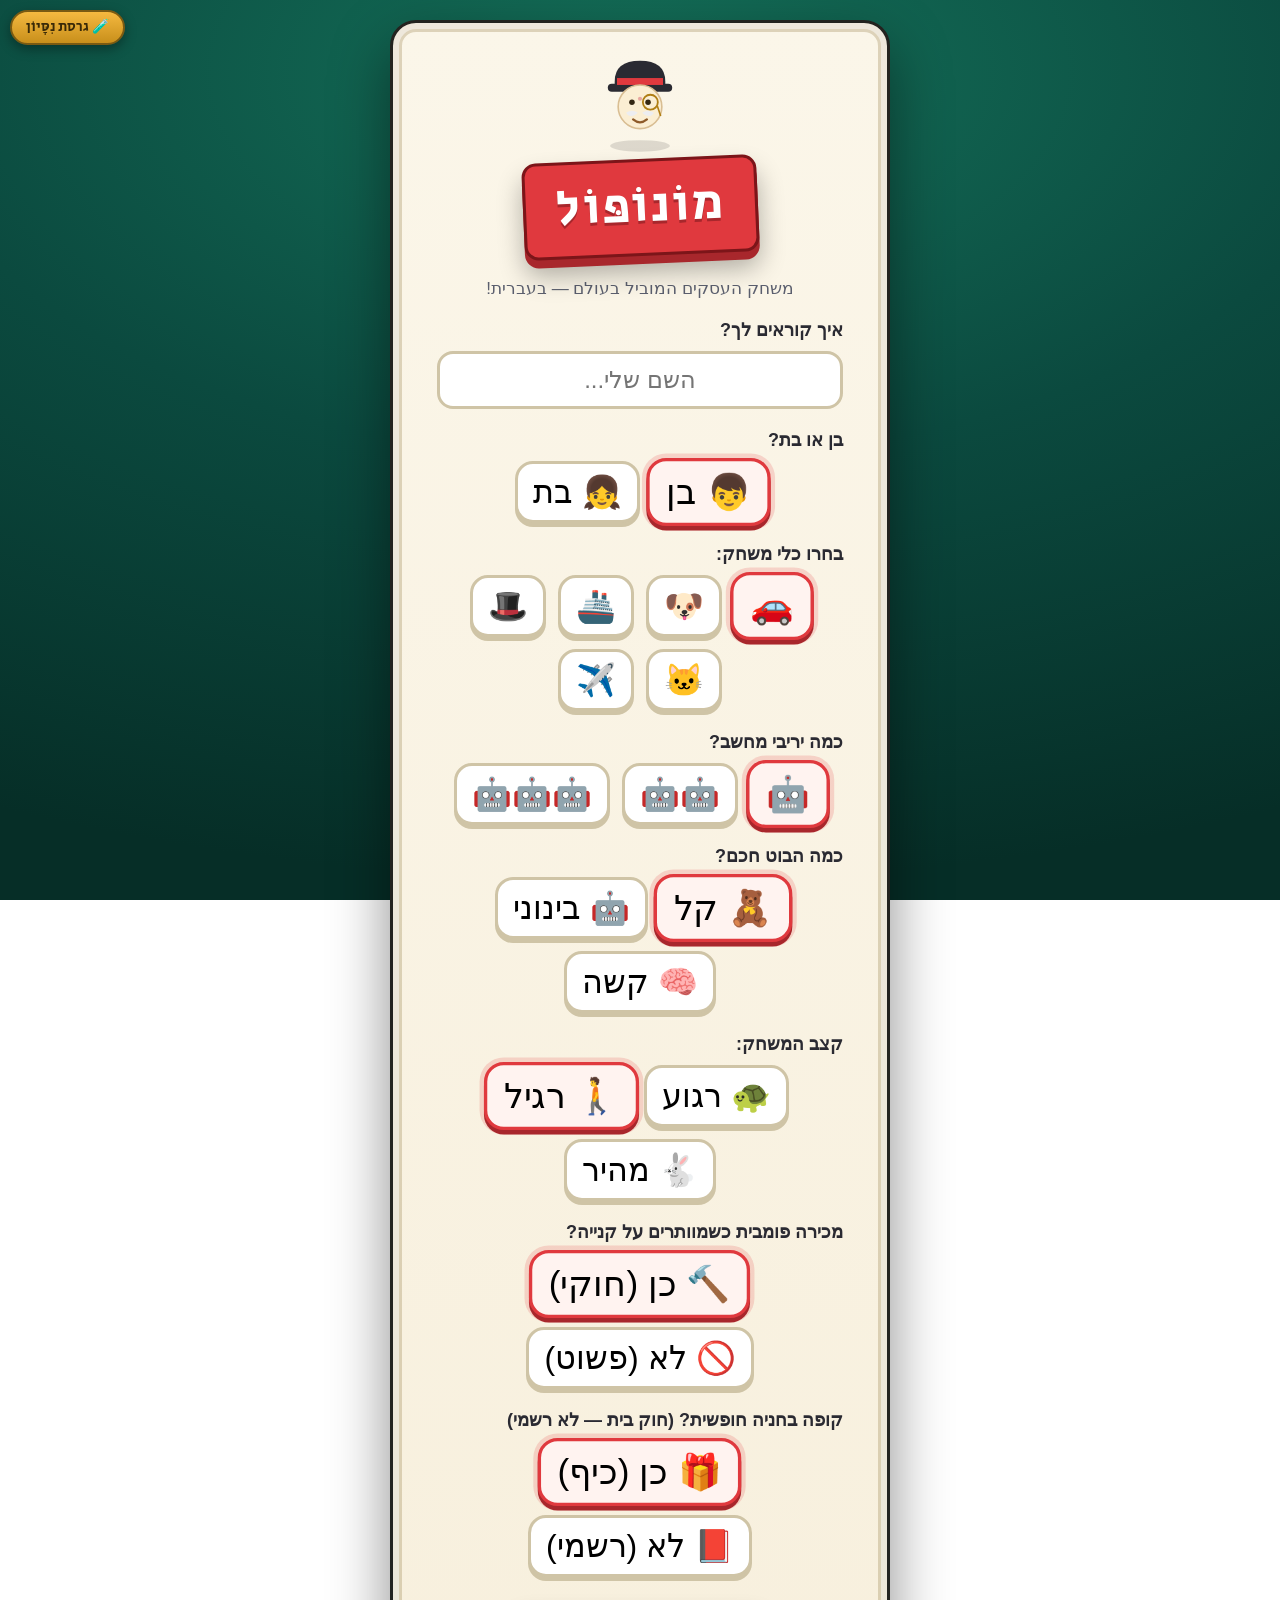
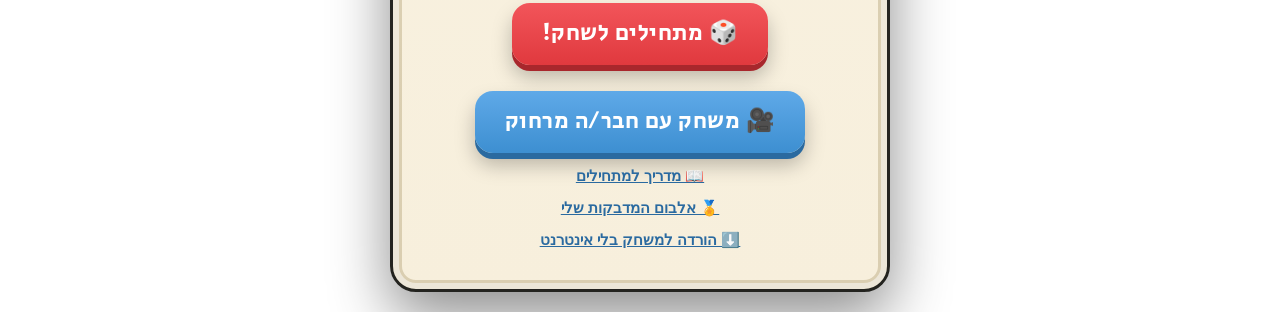
==== beta/index.html @ 9958c696 "beta: קוד חזרה ברור + הסבר למה צריך אותו - הקוד שהאורח שולח בחזרה הוא עכשיו קוד קצר להעתקה (לא 'קישו" ====
<!DOCTYPE html>
<html lang="he" dir="rtl">
<head>
  <meta charset="UTF-8">
  <meta name="viewport" content="width=device-width, initial-scale=1.0">
  <title>מונופול בעברית 🎩</title>
  <link rel="icon" href="data:image/svg+xml,<svg xmlns=%22http://www.w3.org/2000/svg%22 viewBox=%220 0 100 100%22><text y=%22.9em%22 font-size=%2290%22>🎩</text></svg>">
  <link rel="stylesheet" href="css/style.css?v=b8">
</head>
<body>

  <div id="beta-badge">🧪 גרסת נִסָּיוֹן</div>

  <!-- מסך פתיחה -->
  <div id="setup-screen">
    <div class="setup-card">
      <div class="setup-mascot" id="setup-mascot"></div>
      <div class="logo-plate"><h1 class="logo">מוֹנוֹפּוֹל</h1></div>
      <p class="subtitle">משחק העסקים המוביל בעולם — בעברית!</p>

      <label class="setup-label" for="player-name">איך קוראים לך?</label>
      <input id="player-name" type="text" maxlength="12" placeholder="השם שלי...">

      <label class="setup-label">בן או בת?</label>
      <div id="gender-picker" class="opponent-picker">
        <button class="opt-btn selected" data-g="m">👦 בן</button>
        <button class="opt-btn" data-g="f">👧 בת</button>
      </div>

      <label class="setup-label">בחרו כלי משחק:</label>
      <div id="token-picker" class="token-picker"></div>

      <label class="setup-label">כמה יריבי מחשב?</label>
      <div id="opponent-picker" class="opponent-picker">
        <button class="opt-btn selected" data-n="1">🤖</button>
        <button class="opt-btn" data-n="2">🤖🤖</button>
        <button class="opt-btn" data-n="3">🤖🤖🤖</button>
      </div>

      <label class="setup-label">כמה הבוט חכם?</label>
      <div id="difficulty-picker" class="opponent-picker">
        <button class="opt-btn selected" data-diff="easy">🧸 קל</button>
        <button class="opt-btn" data-diff="medium">🤖 בינוני</button>
        <button class="opt-btn" data-diff="hard">🧠 קשה</button>
      </div>

      <label class="setup-label">קצב המשחק:</label>
      <div id="speed-picker" class="opponent-picker">
        <button class="opt-btn" data-speed="slow">🐢 רגוע</button>
        <button class="opt-btn selected" data-speed="normal">🚶 רגיל</button>
        <button class="opt-btn" data-speed="fast">🐇 מהיר</button>
      </div>

      <label class="setup-label">מכירה פומבית כשמוותרים על קנייה?</label>
      <div id="auction-picker" class="opponent-picker">
        <button class="opt-btn selected" data-auc="on">🔨 כן (חוקי)</button>
        <button class="opt-btn" data-auc="off">🚫 לא (פשוט)</button>
      </div>

      <label class="setup-label">קופה בחניה חופשית? (חוק בית — לא רשמי)</label>
      <div id="pot-picker" class="opponent-picker">
        <button class="opt-btn selected" data-pot="on">🎁 כן (כיף)</button>
        <button class="opt-btn" data-pot="off">📕 לא (רשמי)</button>
      </div>

      <button id="start-btn" class="big-btn">🎲 מתחילים לשחק!</button>
      <button id="remote-btn" class="big-btn blue">🎥 משחק עם חבר/ה מרחוק</button>
      <button id="tutorial-btn" class="link-btn">📖 מדריך למתחילים</button>
      <button id="album-btn" class="link-btn">🏅 אלבום המדבקות שלי</button>
      <button id="download-btn" class="link-btn">⬇️ הורדה למשחק בלי אינטרנט</button>
    </div>
  </div>

  <!-- מסך המשחק -->
  <div id="game-screen" class="hidden">
    <div id="board-wrap">
      <div id="board">
        <div id="board-center">
          <div class="center-stripe"><span>מוֹנוֹפּוֹל</span></div>
          <div class="center-mascot" id="center-mascot"></div>
          <div id="pot-display" class="hidden"></div>
          <div id="turn-banner"></div>
          <div id="dice-area">
            <div class="die3d-scene"><div class="die3d" id="die1"></div></div>
            <div class="die3d-scene"><div class="die3d" id="die2"></div></div>
          </div>
          <div id="action-buttons">
            <button id="roll-btn" class="big-btn">🎲 הטלת קוביות</button>
            <button id="end-turn-btn" class="big-btn green">✅ סיום תור</button>
            <div class="row">
              <button id="manage-btn" class="mid-btn">🏠 העסקים שלי</button>
              <button id="trade-btn" class="mid-btn">🤝 הצעת עסקה</button>
            </div>
          </div>
        </div>
        <div id="token-layer"></div>
      </div>
    </div>

    <aside id="side-panel">
      <div class="side-top">
        <button id="sound-btn" class="icon-btn" title="הקראה קולית">🔊</button>
        <button id="music-btn" class="icon-btn" title="מוזיקת רקע">🎵</button>
        <button id="speed-btn" class="icon-btn" title="קצב המשחק">🚶</button>
        <button id="restart-btn" class="icon-btn" title="איפוס משחק">🔄</button>
      </div>
      <div id="cards-panel"></div>
      <div id="log"></div>
    </aside>
  </div>

  <!-- שכבות: כרזות, קלף נשלף, דיאלוגים, מטבעות, קונפטי, טוסטים -->
  <div id="banner-root"></div>
  <div id="card-root" class="hidden"></div>
  <div id="dialog-root" class="hidden"></div>
  <div id="fx-layer"></div>
  <canvas id="confetti"></canvas>
  <div id="toast-root"></div>

  <script src="audio/manifest.js?v=b8" onerror="/* אין קריינות — נסיגה לקול הדפדפן */"></script>
  <script src="js/data.js?v=b8"></script>
  <script src="js/engine.js?v=b8"></script>
  <script src="js/ai.js?v=b8"></script>
  <script src="js/ui.js?v=b8"></script>
  <script src="js/remote.js?v=b8"></script>
  <script src="js/main.js?v=b8"></script>
</body>
</html>
---- beta/css/style.css ----
/* ==========================================================================
   מונופול בעברית — "שולחן משחק אמיתי"
   לוח שמנת על לבד ירוק כהה, אריחי קרמיקה, כלים מדלגים וקוביות תלת-ממד.
   ========================================================================== */

* { box-sizing: border-box; margin: 0; padding: 0; }

/* גופנים באחסון עצמי — המשחק עובד גם בלי אינטרנט */
@font-face {
  font-family: 'Secular One';
  font-style: normal;
  font-weight: 400;
  font-display: swap;
  src: url('../fonts/secular-one-hebrew.woff2') format('woff2');
  unicode-range: U+0307-0308, U+0590-05FF, U+200C-2010, U+20AA, U+25CC, U+FB1D-FB4F;
}
@font-face {
  font-family: 'Secular One';
  font-style: normal;
  font-weight: 400;
  font-display: swap;
  src: url('../fonts/secular-one-latin.woff2') format('woff2');
  unicode-range: U+0000-00FF, U+0131, U+0152-0153, U+2000-206F, U+20AC, U+2122, U+FEFF, U+FFFD;
}
@font-face {
  font-family: 'Varela Round';
  font-style: normal;
  font-weight: 400;
  font-display: swap;
  src: url('../fonts/varela-round-hebrew.woff2') format('woff2');
  unicode-range: U+0307-0308, U+0590-05FF, U+200C-2010, U+20AA, U+25CC, U+FB1D-FB4F;
}
@font-face {
  font-family: 'Varela Round';
  font-style: normal;
  font-weight: 400;
  font-display: swap;
  src: url('../fonts/varela-round-latin.woff2') format('woff2');
  unicode-range: U+0000-00FF, U+0131, U+0152-0153, U+2000-206F, U+20AC, U+2122, U+FEFF, U+FFFD;
}

:root {
  /* השולחן */
  --felt-950: #062E27;
  --felt-800: #0B4A3F;
  --felt-600: #147059;
  /* הלוח */
  --board-face: #F7EFDC;
  --board-edge: #23231F;
  --tile: #E4EDD3;
  --tile-line: #A9BC97;
  /* דיו והדגשות */
  --ink: #2A2A32;
  --ink-soft: #5B5F6E;
  --red: #E0393E;
  --red-deep: #A8272C;
  --gold: #F5B940;
  --gold-deep: #C88F1B;
  --cream: #FBF6E9;
  --green-btn: #2FA671;
  --green-btn-deep: #1E7A50;
  --blue-btn: #3D8FD1;
  --blue-btn-deep: #2A6AA0;

  --font-display: 'Secular One', 'Varela Round', 'Heebo', 'Arial Hebrew', sans-serif;
  --font-body: 'Varela Round', 'Heebo', 'Segoe UI', 'Arial Hebrew', sans-serif;

  --shadow-deep: 0 24px 60px rgba(0, 0, 0, .45);
  --radius-l: 26px;
}

html, body { height: 100%; }

body {
  font-family: var(--font-body);
  color: var(--ink);
  min-height: 100vh;
  overflow-x: hidden;
  /* לבד של שולחן משחקים: עומק רך + וינייטה */
  background:
    radial-gradient(120% 90% at 50% 8%, var(--felt-600) 0%, var(--felt-800) 48%, var(--felt-950) 100%);
  background-attachment: fixed;
}

.hidden { display: none !important; }

h1, h2, .center-logo, .logo, #turn-banner, .cc-balance, .deed-band, .debt-need {
  font-family: var(--font-display);
  font-weight: 400;
  letter-spacing: .5px;
}

/* ==========================================================================
   מסך פתיחה
   ========================================================================== */

#setup-screen {
  min-height: 100vh;
  display: flex;
  align-items: center;
  justify-content: center;
  padding: 20px;
}

.setup-card {
  background:
    linear-gradient(180deg, var(--cream), var(--board-face));
  border: 3px solid var(--board-edge);
  border-radius: var(--radius-l);
  padding: 34px 44px 40px;
  box-shadow:
    inset 0 0 0 6px rgba(255,255,255,.5),
    inset 0 0 0 9px rgba(163,143,96,.35),
    var(--shadow-deep);
  text-align: center;
  max-width: 500px;
  width: 100%;
  animation: setup-drop .7s cubic-bezier(.2, .9, .3, 1.15);
}

@keyframes setup-drop {
  from { transform: translateY(-36px) scale(.94); opacity: 0; }
  to { transform: none; opacity: 1; }
}

.logo-plate {
  display: inline-block;
  background: var(--red);
  border: 3px solid #7C1519;
  border-radius: 14px;
  padding: 8px 30px 10px;
  transform: rotate(-2.5deg);
  box-shadow: 0 8px 0 var(--red-deep), 0 16px 26px rgba(0,0,0,.3);
  margin-bottom: 14px;
}

.logo {
  font-size: 50px;
  color: white;
  text-shadow: 0 3px 0 var(--red-deep);
  letter-spacing: 2px;
}

.subtitle { color: var(--ink-soft); margin: 8px 0 20px; font-size: 17px; }

.setup-label {
  display: block;
  text-align: right;
  font-weight: 700;
  font-size: 18px;
  margin: 20px 0 10px;
}

#player-name {
  width: 100%;
  font-size: 24px;
  font-family: var(--font-body);
  padding: 12px 16px;
  border: 3px solid #CFC4A6;
  border-radius: 16px;
  background: white;
  text-align: center;
  transition: border-color .15s, box-shadow .15s;
}
#player-name:focus {
  outline: none;
  border-color: var(--gold);
  box-shadow: 0 0 0 4px rgba(245, 185, 64, .3);
}

.token-picker, .opponent-picker {
  display: flex;
  gap: 12px;
  justify-content: center;
  flex-wrap: wrap;
}

.token-btn, .opt-btn {
  font-size: 32px;
  line-height: 1;
  padding: 12px 15px;
  border: 3px solid #CFC4A6;
  border-radius: 18px;
  background: white;
  cursor: pointer;
  box-shadow: 0 4px 0 #CFC4A6;
  transition: transform .15s cubic-bezier(.3,1.6,.6,1), border-color .15s, box-shadow .15s;
}
.token-btn:hover, .opt-btn:hover { transform: translateY(-4px) scale(1.08); }
.token-btn:focus-visible, .opt-btn:focus-visible { outline: 3px solid var(--blue-btn); outline-offset: 2px; }
.token-btn.selected, .opt-btn.selected {
  border-color: var(--red);
  box-shadow: 0 4px 0 var(--red-deep), 0 0 0 4px rgba(224, 57, 62, .18);
  background: #FFF3F0;
  transform: scale(1.1);
}

/* ==========================================================================
   כפתורים
   ========================================================================== */

.big-btn {
  font-family: var(--font-display);
  font-size: 23px;
  letter-spacing: .5px;
  padding: 13px 30px 15px;
  margin-top: 26px;
  border: none;
  border-radius: 18px;
  background: linear-gradient(180deg, #F2555A, var(--red));
  color: white;
  cursor: pointer;
  box-shadow: 0 6px 0 var(--red-deep), 0 12px 20px rgba(0,0,0,.25);
  transition: transform .08s, box-shadow .08s, filter .2s;
}
.big-btn:hover { filter: brightness(1.06); }
.big-btn:active { transform: translateY(5px); box-shadow: 0 1px 0 var(--red-deep); }
.big-btn:focus-visible { outline: 3px solid white; outline-offset: 3px; }
.big-btn:disabled {
  filter: grayscale(.9) brightness(.9);
  opacity: .45;
  cursor: not-allowed;
  box-shadow: 0 3px 0 rgba(0,0,0,.25);
  transform: none;
}
.big-btn.green { background: linear-gradient(180deg, #46C58A, var(--green-btn)); box-shadow: 0 6px 0 var(--green-btn-deep), 0 12px 20px rgba(0,0,0,.25); }
.big-btn.green:active { box-shadow: 0 1px 0 var(--green-btn-deep); }
.big-btn.blue { background: linear-gradient(180deg, #5FA9E8, var(--blue-btn)); box-shadow: 0 6px 0 var(--blue-btn-deep), 0 12px 20px rgba(0,0,0,.25); }
.big-btn.blue:active { box-shadow: 0 1px 0 var(--blue-btn-deep); }

.link-btn {
  display: block;
  margin: 14px auto 0;
  background: none;
  border: none;
  color: var(--blue-btn-deep);
  font-family: var(--font-body);
  font-size: 15px;
  font-weight: 700;
  text-decoration: underline;
  cursor: pointer;
}
.link-btn:hover { color: var(--red); }

.dl-link {
  display: block;
  text-align: center;
  text-decoration: none;
  margin: 6px auto 16px;
  max-width: 320px;
}
.dl-steps {
  text-align: right;
  padding-right: 22px;
  line-height: 1.7;
  font-size: 15.5px;
  color: var(--ink);
}
.dl-steps li { margin-bottom: 4px; }

.dl-section {
  text-align: right;
  border: 2px solid #E4DCC4;
  border-radius: 16px;
  padding: 12px 16px 16px;
  margin-bottom: 12px;
  background: rgba(255, 255, 255, .5);
}
.dl-section > b { font-size: 18px; display: block; margin-bottom: 8px; }
.dl-section.dl-dev { background: rgba(61, 143, 209, .08); border-color: #BcD4EA; }
.dl-repo {
  display: block;
  direction: ltr;
  text-align: center;
  font-family: monospace;
  font-size: 14px;
  background: white;
  border: 1.5px dashed #9AB4D0;
  border-radius: 10px;
  padding: 8px;
  margin: 6px 0 10px;
  color: var(--blue-btn-deep);
  word-break: break-all;
}

.mid-btn {
  font-family: var(--font-body);
  font-size: 15px;
  font-weight: 700;
  padding: 9px 14px;
  border: 2px solid #CBBF9F;
  border-radius: 14px;
  background: var(--cream);
  color: var(--ink);
  cursor: pointer;
  box-shadow: 0 3px 0 #CBBF9F;
  transition: transform .08s, box-shadow .08s;
}
.mid-btn:hover:not(:disabled) { background: white; }
.mid-btn:active:not(:disabled) { transform: translateY(3px); box-shadow: none; }
.mid-btn:disabled { opacity: .45; cursor: not-allowed; }

.icon-btn {
  font-size: 22px;
  border: none;
  background: rgba(255, 255, 255, .16);
  color: white;
  border-radius: 12px;
  padding: 7px 11px;
  cursor: pointer;
  backdrop-filter: blur(4px);
  transition: background .15s, transform .1s;
}
.icon-btn:hover { background: rgba(255, 255, 255, .3); transform: scale(1.08); }
.icon-btn.active { background: rgba(245, 197, 66, .35); box-shadow: 0 0 0 2px rgba(245,197,66,.6) inset; }

/* ==========================================================================
   מסך המשחק — הלוח
   ========================================================================== */

#game-screen {
  display: flex;
  gap: 16px;
  padding: 12px;
  height: 100dvh;
  align-items: stretch;
}

#board-wrap {
  flex: 1;
  display: flex;
  align-items: center;
  justify-content: center;
  min-width: 0;
  perspective: 1600px;
}

#board {
  position: relative;
  display: grid;
  grid-template-columns: 1.55fr repeat(9, 1fr) 1.55fr;
  grid-template-rows: 1.55fr repeat(9, 1fr) 1.55fr;
  width: min(100%, calc(100dvh - 24px));
  aspect-ratio: 1;
  container-type: size;
  background: var(--board-face);
  border: 7px solid var(--board-edge);
  border-radius: 16px;
  box-shadow:
    inset 0 0 0 3px #D9CCA8,
    0 0 0 10px #6B4A2B,
    0 0 0 12px #4A3018,
    0 30px 70px rgba(0, 0, 0, .55),
    0 6px 18px rgba(0, 0, 0, .35);
  animation: board-land .9s cubic-bezier(.2, .8, .3, 1.05);
}

@keyframes board-land {
  from { transform: rotateX(24deg) translateY(-50px) scale(.92); opacity: 0; }
  to { transform: none; opacity: 1; }
}

/* משבצת — אריח קרמיקה קטן */
.square {
  border: 1px solid var(--tile-line);
  background: linear-gradient(180deg, #EDF3DF, var(--tile));
  position: relative;
  display: flex;
  flex-direction: column;
  overflow: hidden;
  font-size: clamp(5.5px, 1.2cqw, 13px);
  box-shadow: inset 0 1px 0 rgba(255, 255, 255, .7);
}

/* איורי משבצות (SVG) */
.sq-art {
  display: flex;
  justify-content: center;
  align-items: center;
  padding-top: 4%;
  min-height: 0;
  flex: 0 1 auto;
}
.sq-art svg { width: 68%; max-height: 3.4em; }
.square.corner { justify-content: space-between; }
.square.corner .sq-art { flex: 0 1 auto; padding-top: 6%; }
.square.corner .sq-art svg { width: 72%; max-height: 3.6em; }
/* בפינת ההתחלה השם נמצא בתוך האיור עצמו */
.square.t-go .sq-name { display: none; }
.square.t-go .sq-art svg { width: 88%; max-height: 5em; }

.square .band {
  height: 27%;
  min-height: 13px;
  border-bottom: 2px solid rgba(0, 0, 0, .25);
  box-shadow: inset 0 -2px 3px rgba(0, 0, 0, .18), inset 0 2px 2px rgba(255, 255, 255, .35);
  flex-shrink: 0;
  display: flex;
  align-items: center;
  justify-content: center;
}
/* שם העיר בתוך הפס הצבעוני */
.square .band-city {
  font-size: .92em;
  font-weight: 800;
  color: white;
  text-shadow: 0 1px 1px rgba(0, 0, 0, .55);
  line-height: 1;
  padding: 0 1px;
  white-space: nowrap;
  overflow: hidden;
  text-overflow: ellipsis;
  max-width: 100%;
}

.square .sq-name {
  font-weight: 700;
  text-align: center;
  padding: 2px 2px 0;
  line-height: 1.12;
}

.square .sq-price {
  margin-top: auto;
  text-align: center;
  padding-bottom: 2px;
  color: #55604B;
  font-weight: 700;
}

.square.corner {
  font-size: clamp(8px, 1.7cqw, 17px);
  background: linear-gradient(135deg, #F3ECD4, #E7DDBB);
}
.square.corner .sq-name { margin: 1px auto 3px; line-height: 1.05; }

/* בעלות: דגלון צבעוני בפינת האריח */
.square .owner-flag {
  position: absolute;
  top: 0;
  left: 0;
  width: 0;
  height: 0;
  border-style: solid;
  border-width: 1.6em 1.6em 0 0;
  filter: drop-shadow(1px 1px 1px rgba(0,0,0,.3));
  display: none;
}
.square.owned .owner-flag { display: block; }

.square.mortgaged .band { filter: grayscale(.8); }
.square.mortgaged::after {
  content: "🔒";
  position: absolute;
  inset: 0;
  display: flex;
  align-items: center;
  justify-content: center;
  font-size: 2em;
  background: rgba(240, 238, 228, .55);
}

.sq-houses {
  position: absolute;
  top: 24%;
  right: 2px;
  display: flex;
  gap: 1px;
  filter: drop-shadow(0 1px 1px rgba(0,0,0,.35));
}
.sq-houses svg.svg-house { height: 1.3em; width: auto; }
.sq-houses svg.svg-hotel { height: 1.55em; width: auto; }

/* אנימציית בנייה — הבניין החדש "צומח" מהקרקע */
.sq-houses svg.house-grow { animation: house-grow .55s cubic-bezier(.34,1.56,.64,1); transform-origin: bottom center; }
@keyframes house-grow {
  0% { transform: scaleY(0) translateY(20%); opacity: 0; }
  60% { transform: scaleY(1.15) translateY(0); opacity: 1; }
  100% { transform: scaleY(1); }
}
.sq-houses svg.hotel-pop { animation: hotel-pop .7s cubic-bezier(.34,1.56,.64,1); transform-origin: bottom center; }
@keyframes hotel-pop {
  0% { transform: scale(0) rotate(-12deg); opacity: 0; }
  55% { transform: scale(1.25) rotate(4deg); opacity: 1; }
  100% { transform: scale(1) rotate(0); }
}
.square.build-flash { animation: build-flash .7s ease; }
@keyframes build-flash {
  0%, 100% { box-shadow: inset 0 1px 0 rgba(255,255,255,.7); }
  40% { box-shadow: inset 0 0 0 3px #2FA671, 0 0 16px rgba(47,166,113,.7); }
}

.sq-tokens {
  position: absolute;
  bottom: 1px;
  left: 2px;
  display: flex;
  flex-wrap: wrap;
  gap: 1px;
  font-size: 1.9em;
  line-height: 1;
}
.sq-tokens .tok {
  --pc: #333;
  font-size: 1.35em;
  line-height: 1;
  padding: 2px;
  border-radius: 50%;
  background: white;
  box-shadow: 0 0 0 2.5px var(--pc), 0 3px 4px rgba(0, 0, 0, .5);
  filter: drop-shadow(0 1px 1px rgba(0, 0, 0, .3));
}
/* השחקן שבתורו — חייל גדול ומודגש עם הילה פועמת */
.sq-tokens .tok.current {
  font-size: 1.7em;
  box-shadow: 0 0 0 3px var(--pc), 0 0 10px 3px var(--pc), 0 4px 6px rgba(0, 0, 0, .55);
  animation: tok-current 1.1s ease-in-out infinite;
  z-index: 3;
}
@keyframes tok-current {
  0%, 100% { transform: translateY(0) scale(1); }
  50% { transform: translateY(-3px) scale(1.12); }
}

.square.flash { animation: sq-flash 1.1s ease; }
@keyframes sq-flash {
  0%, 100% { box-shadow: inset 0 1px 0 rgba(255,255,255,.7); }
  35% { box-shadow: inset 0 0 0 4px var(--gold), 0 0 18px rgba(245, 185, 64, .8); }
}

/* שכבת הכלי המרחף (אנימציית דילוגים) */
#token-layer {
  position: absolute;
  inset: 0;
  pointer-events: none;
  z-index: 6;
}
.fly-token {
  --pc: #333;
  position: absolute;
  font-size: clamp(20px, 4cqw, 40px);
  line-height: 1;
  padding: 3px;
  border-radius: 50%;
  background: white;
  transform: translate(-50%, -50%);
  box-shadow: 0 0 0 3px var(--pc), 0 6px 8px rgba(0, 0, 0, .5);
  transition: left .13s ease, top .13s ease;
}
.fly-token.hop { animation: tok-hop .13s ease; }
@keyframes tok-hop {
  0%, 100% { margin-top: 0; }
  50% { margin-top: -14px; }
}

/* ==========================================================================
   מרכז הלוח
   ========================================================================== */

#board-center {
  grid-area: 2 / 2 / 11 / 11;
  position: relative;
  display: flex;
  flex-direction: column;
  align-items: center;
  justify-content: center;
  gap: 1.4cqw;
  padding: 1cqw;
  background:
    radial-gradient(circle at 50% 26%, rgba(255, 255, 255, .5), transparent 55%),
    repeating-linear-gradient(45deg, transparent 0 34px, rgba(163, 143, 96, .07) 34px 35px),
    var(--board-face);
  overflow: hidden;
}

/* הפס האדום האלכסוני הקלאסי + הקמע */
.center-stripe {
  position: relative;
  width: 112%;
  background: linear-gradient(180deg, #F2555A, var(--red) 45%, var(--red-deep));
  border-top: 0.4cqw solid #7C1519;
  border-bottom: 0.4cqw solid #7C1519;
  transform: rotate(-7deg);
  text-align: center;
  padding: 1cqw 0 1.3cqw;
  box-shadow: 0 1.2cqw 2.4cqw rgba(0, 0, 0, .3);
}
.center-stripe span {
  font-family: var(--font-display);
  font-size: clamp(20px, 5.4cqw, 58px);
  color: white;
  letter-spacing: 0.35cqw;
  text-shadow: 0 0.35cqw 0 var(--red-deep);
}

.center-mascot {
  position: absolute;
  top: 2%;
  left: 7%;
  width: clamp(44px, 11cqw, 110px);
  filter: drop-shadow(0 6px 10px rgba(0, 0, 0, .25));
  transform: rotate(6deg);
  pointer-events: none;
}
.center-mascot svg { width: 100%; }

.setup-mascot { width: 92px; margin: -10px auto 2px; }
.setup-mascot svg { width: 100%; }

/* תצוגת הקופה במרכז הלוח */
#pot-display {
  display: flex;
  flex-direction: column;
  align-items: center;
  gap: 1px;
  background: linear-gradient(180deg, #FFF7E0, #F6E4A8);
  border: 2.5px solid var(--gold-deep);
  border-radius: 14px;
  padding: 4px 16px 6px;
  box-shadow: 0 6px 16px rgba(0, 0, 0, .25);
  animation: pot-bob 1.8s ease-in-out infinite;
}
#pot-display .pot-coins { display: flex; margin-bottom: -2px; }
#pot-display .pot-coins svg { width: clamp(16px, 2.6cqw, 26px); margin: 0 -3px; }
#pot-display .pot-label {
  font-family: var(--font-display);
  font-size: clamp(11px, 1.7cqw, 17px);
  color: #8A5A12;
  letter-spacing: 1px;
}
#pot-display .pot-amount {
  font-family: var(--font-display);
  font-size: clamp(15px, 2.6cqw, 26px);
  color: #7C1519;
  font-variant-numeric: tabular-nums;
}
@keyframes pot-bob {
  0%, 100% { transform: translateY(0) rotate(-1deg); }
  50% { transform: translateY(-3px) rotate(1deg); }
}

#turn-banner {
  font-size: clamp(14px, 2.3vh, 23px);
  background: white;
  border: 2px solid #E3D9BC;
  border-radius: 999px;
  padding: 7px 24px 9px;
  box-shadow: 0 4px 12px rgba(0, 0, 0, .12);
  min-height: 1em;
}

/* קוביות תלת-ממד */
#dice-area { display: flex; gap: 26px; padding: 8px 0; }

.die3d-scene {
  width: clamp(44px, 7.5vh, 68px);
  height: clamp(44px, 7.5vh, 68px);
  perspective: 420px;
}

.die3d {
  width: 100%;
  height: 100%;
  position: relative;
  transform-style: preserve-3d;
  transform: rotateX(-16deg) rotateY(22deg);
  transition: transform 1.05s cubic-bezier(.24, .8, .34, 1.06);
}

.die3d .face {
  position: absolute;
  inset: 0;
  background: linear-gradient(145deg, #FFFFFF, #EDEDEA);
  border: 2px solid #D4D4CE;
  border-radius: 18%;
  display: grid;
  grid-template: repeat(3, 1fr) / repeat(3, 1fr);
  padding: 12%;
  box-shadow: inset 0 0 10px rgba(0, 0, 0, .08);
}

.die3d .pip {
  width: 70%;
  height: 70%;
  place-self: center;
  border-radius: 50%;
  background: radial-gradient(circle at 35% 30%, #4A4A52, #1C1C22);
}
.die3d .pip.red { background: radial-gradient(circle at 35% 30%, #F2555A, #9E1F24); }

/* ==========================================================================
   פאנל צד — כרטיסי אשראי ויומן
   ========================================================================== */

#action-buttons {
  display: flex;
  flex-direction: column;
  gap: 9px;
  align-items: center;
}
#action-buttons .big-btn { margin-top: 0; }
#action-buttons .row { display: flex; gap: 8px; }

#side-panel {
  width: 330px;
  flex-shrink: 0;
  display: flex;
  flex-direction: column;
  gap: 12px;
}

.side-top { display: flex; gap: 8px; }

#cards-panel { display: flex; flex-direction: column; gap: 12px; }

.credit-card {
  border-radius: 18px;
  padding: 13px 18px 15px;
  color: white;
  position: relative;
  box-shadow: 0 10px 22px rgba(0, 0, 0, .4);
  overflow: hidden;
  transition: transform .25s cubic-bezier(.3,1.4,.5,1), box-shadow .25s;
}
/* פס מגנטי + עיגול דקורטיבי */
.credit-card::before {
  content: "";
  position: absolute;
  top: -34px; left: -34px;
  width: 100px; height: 100px;
  background: rgba(255, 255, 255, .16);
  border-radius: 50%;
}
.credit-card.active {
  transform: scale(1.05);
  box-shadow: 0 0 0 4px var(--gold), 0 14px 28px rgba(0, 0, 0, .45);
}
/* ברק שרץ על הכרטיס הפעיל */
.credit-card.active::after {
  content: "";
  position: absolute;
  top: 0; bottom: 0;
  width: 46%;
  background: linear-gradient(105deg, transparent, rgba(255, 255, 255, .35), transparent);
  animation: card-shine 2.6s ease-in-out infinite;
}
@keyframes card-shine {
  0% { right: -50%; }
  55%, 100% { right: 150%; }
}
.credit-card.bankrupt { filter: grayscale(1); opacity: .5; }

.cc-top { display: flex; justify-content: space-between; align-items: center; font-weight: 700; font-size: 17px; }
.cc-chip { font-size: 20px; }
.cc-balance {
  font-size: 30px;
  margin-top: 3px;
  letter-spacing: 1px;
  font-variant-numeric: tabular-nums;
  text-shadow: 0 2px 3px rgba(0, 0, 0, .3);
}
.cc-sub { font-size: 12.5px; opacity: .92; margin-top: 3px; display: flex; justify-content: space-between; }

.cc-float {
  position: absolute;
  left: 18px;
  top: 36px;
  font-size: 22px;
  font-weight: 900;
  font-variant-numeric: tabular-nums;
  animation: float-up 1.5s ease forwards;
  pointer-events: none;
  z-index: 2;
}
.cc-float.gain { color: #A9FFD2; }
.cc-float.loss { color: #FFB8B8; }
@keyframes float-up {
  0% { opacity: 0; transform: translateY(10px) scale(.8); }
  20% { opacity: 1; transform: translateY(0) scale(1.1); }
  100% { opacity: 0; transform: translateY(-30px) scale(1); }
}

#log {
  flex: 1;
  background: linear-gradient(180deg, var(--cream), #F1E9D2);
  border: 2px solid rgba(0, 0, 0, .2);
  border-radius: 16px;
  padding: 10px 14px;
  overflow-y: auto;
  font-size: 13.5px;
  line-height: 1.55;
  min-height: 80px;
  box-shadow: inset 0 2px 8px rgba(0, 0, 0, .08);
}
#log .entry { padding: 3px 0; border-bottom: 1px dashed #D8CDAA; animation: entry-in .3s ease; }
@keyframes entry-in { from { transform: translateY(-6px); opacity: 0; } }
#log .entry.kind-turn { font-weight: 700; color: var(--blue-btn-deep); }
#log .entry.kind-buy, #log .entry.kind-win { font-weight: 700; color: var(--green-btn-deep); }
#log .entry.kind-jail { color: #9A6207; }
#log .entry.kind-debt, #log .entry.kind-bankrupt { color: var(--red-deep); font-weight: 700; }

/* ==========================================================================
   קלף נשלף (הפתעה / תיבת המזל) — היפוך תלת-ממדי
   ========================================================================== */

#card-root {
  position: fixed;
  inset: 0;
  display: flex;
  align-items: center;
  justify-content: center;
  z-index: 55;
  background: rgba(8, 24, 20, .45);
  perspective: 1000px;
}

.flip-card {
  width: min(380px, 86vw);
  aspect-ratio: 1.55;
  position: relative;
  transform-style: preserve-3d;
  animation: card-enter .3s ease, card-flip .55s cubic-bezier(.3, .7, .4, 1.05) .45s forwards;
}
@keyframes card-enter { from { transform: translateY(40px) scale(.7); opacity: 0; } }
@keyframes card-flip { to { transform: rotateY(180deg); } }

.flip-face {
  position: absolute;
  inset: 0;
  backface-visibility: hidden;
  border-radius: 20px;
  display: flex;
  flex-direction: column;
  align-items: center;
  justify-content: center;
  gap: 8px;
  box-shadow: 0 24px 50px rgba(0, 0, 0, .5);
  border: 4px solid rgba(255, 255, 255, .65);
  padding: 20px 26px;
  text-align: center;
}
.flip-back svg { width: 34%; max-height: 70%; }
.flip-front { transform: rotateY(180deg); }
.flip-card.chance .flip-face { background: linear-gradient(160deg, #FFCF67, #F5A623); }
.flip-card.chest .flip-face { background: linear-gradient(160deg, #8CC8F5, #4E97D8); }
.flip-front .gc-title { font-family: var(--font-display); font-size: 19px; opacity: .85; }
.flip-front .gc-text { font-family: var(--font-display); font-size: clamp(20px, 3.2vh, 28px); line-height: 1.35; color: #33270D; }
.flip-card.chest .flip-front .gc-text { color: #0D2033; }

/* ==========================================================================
   דיאלוגים
   ========================================================================== */

#dialog-root {
  position: fixed;
  inset: 0;
  background: rgba(8, 24, 20, .55);
  display: flex;
  align-items: center;
  justify-content: center;
  z-index: 50;
  padding: 16px;
  backdrop-filter: blur(2px);
}

.dialog {
  background: linear-gradient(180deg, var(--cream), var(--board-face));
  border: 3px solid var(--board-edge);
  border-radius: var(--radius-l);
  padding: 26px 30px;
  max-width: 580px;
  width: 100%;
  max-height: 92vh;
  overflow-y: auto;
  box-shadow: inset 0 0 0 6px rgba(255,255,255,.5), var(--shadow-deep);
  text-align: center;
  animation: dialog-in .3s cubic-bezier(.2, .9, .35, 1.2);
}
@keyframes dialog-in {
  from { transform: translateY(26px) scale(.85); opacity: 0; }
  to { transform: none; opacity: 1; }
}

.dialog h2 { font-size: 27px; margin-bottom: 10px; }
.dialog .d-sub { color: var(--ink-soft); font-size: 16.5px; margin-bottom: 12px; }
.dialog .d-actions { display: flex; gap: 12px; justify-content: center; flex-wrap: wrap; margin-top: 18px; }

/* שטר קניין */
.deed {
  border: 3px solid var(--ink);
  border-radius: 14px;
  overflow: hidden;
  max-width: 250px;
  margin: 0 auto;
  background: white;
  box-shadow: 0 10px 22px rgba(0, 0, 0, .18);
  transform: rotate(-1.2deg);
}
.deed-top {
  font-family: var(--font-body);
  font-size: 11px;
  font-weight: 700;
  letter-spacing: 2px;
  color: #8A8060;
  padding: 5px 0 3px;
  border-bottom: 1px solid #E8E0C8;
}
.deed-band {
  padding: 9px;
  color: white;
  font-size: 19px;
  text-shadow: 0 1px 2px rgba(0, 0, 0, .4);
  border-bottom: 3px solid rgba(0, 0, 0, .25);
}
.deed-band.deed-art { display: flex; align-items: center; justify-content: center; gap: 10px; }
.deed-band.deed-art svg { width: 40px; }
.deed-band small { font-family: var(--font-body); font-size: 12px; font-weight: 700; }
.deed-body { padding: 10px 14px; font-size: 14px; }
.deed-body table { width: 100%; border-collapse: collapse; }
.deed-body td { padding: 2.5px 0; border-bottom: 1px dotted #E0DACA; }
.deed-body tr:last-child td { border-bottom: none; }
.deed-body td:last-child { text-align: left; font-weight: 700; font-variant-numeric: tabular-nums; }

/* שורת מצב הנכס בשטר קניין (בלחיצה על משבצת) */
.deed-status {
  margin: 14px auto 0;
  max-width: 260px;
  padding: 9px 14px;
  border-radius: 12px;
  font-size: 15.5px;
  font-weight: 700;
  background: #F6F1E1;
  border: 2px solid #E4DCC4;
}
.deed-status.free { color: #1F9D55; background: #E9F8EF; border-color: #B7E6C9; }
.deed-status.owned { display: flex; align-items: center; justify-content: center; gap: 8px; border-width: 2.5px; }
.deed-owner-dot { width: 14px; height: 14px; border-radius: 50%; display: inline-block; box-shadow: 0 0 0 2px rgba(0,0,0,.15); }
.deed-art-big { text-align: center; margin: 4px auto 2px; }
.deed-art-big svg { width: 74px; height: auto; }

/* משבצת ניתנת ללחיצה — סימון עדין בריחוף */
.square.tappable { cursor: pointer; }
@media (hover: hover) {
  .square.tappable:hover { filter: brightness(1.06); box-shadow: inset 0 0 0 2px rgba(245,197,66,.7); }
}

/* רשימות נכסים */
.asset-list { display: flex; flex-direction: column; gap: 7px; text-align: right; }
.asset-row {
  display: flex;
  align-items: center;
  gap: 9px;
  background: white;
  border: 2px solid #E4DCC4;
  border-radius: 13px;
  padding: 7px 11px;
  font-size: 14.5px;
  transition: border-color .15s, transform .1s;
}
.asset-row .a-band { width: 17px; height: 17px; border-radius: 5px; flex-shrink: 0; border: 1.5px solid rgba(0, 0, 0, .3); }
.asset-row .a-name { font-weight: 700; flex: 1; }
.asset-row button {
  font-family: var(--font-body);
  font-size: 12.5px;
  font-weight: 700;
  border: none;
  border-radius: 9px;
  padding: 6px 10px;
  cursor: pointer;
  background: #EDF3E2;
  box-shadow: 0 2px 0 #C6D3B2;
  transition: transform .08s, box-shadow .08s;
}
.asset-row button:hover:not(:disabled) { background: #DFF0CB; }
.asset-row button:active:not(:disabled) { transform: translateY(2px); box-shadow: none; }
.asset-row button:disabled { opacity: .4; cursor: not-allowed; }
.asset-row.selectable { cursor: pointer; }
.asset-row.selectable:hover { transform: translateX(-2px); }
.asset-row.selected { border-color: var(--red); background: #FFF3F0; box-shadow: 0 0 0 3px rgba(224, 57, 62, .15); }

.debt-need { font-size: 24px; color: var(--red-deep); }

.dialog input[type="number"] {
  font-family: var(--font-body);
  font-size: 15px;
  border: 2px solid #CFC4A6;
  border-radius: 10px;
  padding: 5px 8px;
  width: 90px;
  text-align: center;
}

/* ==========================================================================
   טוסטים, קונפטי, ניצחון
   ========================================================================== */

/* כרזות אירוע — מסבירות לילד מה קרה */
#banner-root {
  position: fixed;
  top: 12%;
  right: 50%;
  transform: translateX(50%);
  display: flex;
  flex-direction: column;
  gap: 10px;
  align-items: center;
  z-index: 65;
  pointer-events: none;
}
.event-banner {
  display: flex;
  align-items: center;
  gap: 0;
  animation: banner-in .35s cubic-bezier(.2, 1.1, .4, 1.15);
  max-width: min(90vw, 680px);
}
.event-banner.out { animation: banner-out .22s ease forwards; }
.eb-avatar {
  width: clamp(54px, 9vh, 84px);
  height: clamp(54px, 9vh, 84px);
  flex-shrink: 0;
  background: white;
  border: 3px solid var(--ink);
  border-radius: 50%;
  padding: 5px;
  box-shadow: 0 10px 24px rgba(0, 0, 0, .35);
  animation: ava-bob .9s ease-in-out infinite alternate;
  z-index: 1;
}
.eb-avatar svg { width: 100%; height: 100%; }
@keyframes ava-bob {
  from { transform: rotate(-4deg) translateY(0); }
  to { transform: rotate(4deg) translateY(-4px); }
}
.eb-bubble {
  display: flex;
  align-items: center;
  gap: 10px;
  background: linear-gradient(180deg, white, var(--cream));
  border: 3px solid var(--ink);
  border-radius: 22px 6px 22px 22px;
  padding: 10px 22px 12px;
  margin-right: -8px;
  font-family: var(--font-display);
  font-size: clamp(15px, 2.4vh, 24px);
  box-shadow: 0 14px 34px rgba(0, 0, 0, .35);
  text-align: center;
}
.eb-icon { font-size: 1.3em; }
@keyframes banner-in { from { transform: translateY(-26px) scale(.8); opacity: 0; } }
@keyframes banner-out { to { transform: translateY(-18px); opacity: 0; } }

/* תג הקופה על חניה חופשית */
.pot-badge {
  position: absolute;
  bottom: 4%;
  right: 4%;
  left: 4%;
  text-align: center;
  font-weight: 800;
  font-size: 1.1em;
  color: #7C1519;
  background: rgba(255, 255, 255, .85);
  border: 1.5px solid var(--gold-deep);
  border-radius: 8px;
  padding: 1px 2px;
  display: none;
}
.pot-badge.has-pot { display: block; animation: pot-pulse 1.6s ease-in-out infinite; }
@keyframes pot-pulse {
  0%, 100% { box-shadow: 0 0 0 0 rgba(245, 185, 64, .5); }
  50% { box-shadow: 0 0 0 5px rgba(245, 185, 64, 0); }
}

/* דיאלוג שלם/קבל */
.ack-amount {
  font-family: var(--font-display);
  font-size: clamp(34px, 6vh, 54px);
  font-variant-numeric: tabular-nums;
  margin: 8px 0 4px;
}
.ack-amount.pay { color: var(--red-deep); }
.ack-amount.receive { color: var(--green-btn-deep); }

/* אווטאר על כרטיס האשראי */
.cc-who { display: flex; align-items: center; gap: 8px; }
.cc-ava { width: 30px; height: 30px; flex-shrink: 0; background: rgba(255,255,255,.9); border-radius: 50%; padding: 2px; }
.cc-ava svg { width: 100%; height: 100%; }

/* כפתור אישור על קלף */
.gc-ok { margin-top: 10px; font-size: 19px; padding: 10px 24px 12px; }

/* חלונית סיכום תור המחשב */
.dialog h2 .ts-bot { display: inline-block; width: 34px; height: 34px; vertical-align: -8px; }
.dialog h2 .ts-bot svg { width: 100%; height: 100%; }
.turn-summary {
  display: flex;
  flex-direction: column;
  gap: 6px;
  text-align: right;
  max-height: 52vh;
  overflow-y: auto;
  margin: 8px 0 4px;
}
.ts-row {
  display: flex;
  align-items: center;
  gap: 10px;
  background: white;
  border: 2px solid #E4DCC4;
  border-radius: 12px;
  padding: 8px 12px;
  font-size: 15.5px;
  animation: ts-in .3s ease both;
}
.ts-row .ts-ic { font-size: 1.3em; flex-shrink: 0; }
.ts-row.ts-buy { border-color: #9BD4A8; background: #F0FBF2; font-weight: 700; }
.ts-row.ts-rent, .ts-row.ts-tax { border-color: #F0C0A0; background: #FDF3EC; }
.ts-row.ts-pot, .ts-row.ts-money { border-color: #F0D68A; background: #FDF9EC; }
.ts-row.ts-jail, .ts-row.ts-bankrupt { border-color: #E8A9A9; background: #FCEFEF; }
.ts-row.ts-dice { opacity: .7; font-size: 14px; }
@keyframes ts-in { from { transform: translateX(-8px); opacity: 0; } }

/* מטבעות עפים בין חשבונות */
#fx-layer {
  position: fixed;
  inset: 0;
  pointer-events: none;
  z-index: 80;
}
.fx-coin {
  position: absolute;
  width: 30px;
  height: 30px;
  transform: translate(-50%, -50%);
  transition: left .6s cubic-bezier(.35, .1, .45, 1), top .6s cubic-bezier(.35, .1, .45, 1);
}
.fx-coin svg { width: 100%; height: 100%; filter: drop-shadow(0 4px 5px rgba(0, 0, 0, .35)); }
.fx-coin.pop { animation: coin-pop .18s ease forwards; }
@keyframes coin-pop { to { transform: translate(-50%, -50%) scale(1.7); opacity: 0; } }

#toast-root {
  position: fixed;
  top: 16px;
  right: 50%;
  transform: translateX(50%);
  display: flex;
  flex-direction: column;
  gap: 8px;
  z-index: 70;
  pointer-events: none;
}
.toast {
  background: rgba(30, 38, 34, .95);
  color: white;
  font-size: 16.5px;
  font-weight: 700;
  border-radius: 999px;
  padding: 11px 24px;
  box-shadow: 0 10px 26px rgba(0, 0, 0, .4);
  animation: toast-in .35s cubic-bezier(.2, .9, .4, 1.3), toast-out .4s ease 3s forwards;
}
@keyframes toast-in { from { transform: translateY(-20px) scale(.9); opacity: 0; } }
@keyframes toast-out { to { transform: translateY(-16px); opacity: 0; } }

#confetti {
  position: fixed;
  inset: 0;
  pointer-events: none;
  z-index: 90;
}

.win-burst { font-size: 76px; animation: win-bounce 1s cubic-bezier(.3, 1.6, .5, 1) infinite alternate; }
@keyframes win-bounce {
  from { transform: scale(1) rotate(-6deg); }
  to { transform: scale(1.3) rotate(6deg); }
}

/* ---- דירוג סופי ---- */
.win-standings { display: flex; flex-direction: column; gap: 6px; margin: 14px auto; max-width: 340px; }
.stand-row {
  display: flex; align-items: center; gap: 10px;
  background: #F6F1E1; border: 2px solid #E4DCC4; border-radius: 12px;
  padding: 8px 12px; font-size: 16px;
}
.stand-row.me { background: #FFF6D9; border-color: var(--gold); font-weight: 700; }
.stand-row.out { opacity: .55; }
.stand-medal { font-size: 20px; }
.stand-name { flex: 1; font-weight: 700; text-align: right; }
.stand-worth { font-variant-numeric: tabular-nums; font-weight: 700; }

/* ---- גרף עושר ---- */
.wealth-chart { margin: 14px auto; max-width: 340px; }
.wc-title { font-weight: 700; font-size: 14.5px; color: var(--ink-soft); margin-bottom: 5px; }
.wealth-chart svg { width: 100%; height: 110px; background: #FBF7EA; border: 2px solid #E4DCC4; border-radius: 12px; }
.wc-legend { display: flex; flex-wrap: wrap; gap: 10px; justify-content: center; margin-top: 6px; font-size: 12.5px; }
.wc-leg { display: inline-flex; align-items: center; gap: 4px; }
.wc-dot { width: 11px; height: 11px; border-radius: 50%; display: inline-block; }

/* ---- מדבקות והישגים ---- */
.win-stickers-title { font-weight: 700; margin: 14px 0 8px; font-size: 16px; }
.sticker-strip { display: flex; flex-wrap: wrap; gap: 9px; justify-content: center; }
.sticker-grid { display: grid; grid-template-columns: repeat(4, 1fr); gap: 10px; margin: 12px auto; max-width: 360px; }
.sticker {
  position: relative; width: 74px; padding: 8px 4px;
  background: white; border: 2.5px solid #E4DCC4; border-radius: 14px;
  display: flex; flex-direction: column; align-items: center; gap: 3px;
}
.sticker.earned { border-color: var(--gold); box-shadow: 0 3px 9px rgba(245,197,66,.35); }
.sticker.locked { opacity: .5; filter: grayscale(.6); }
.sticker-emoji { font-size: 30px; line-height: 1; }
.sticker-label { font-size: 11px; font-weight: 700; text-align: center; color: var(--ink); }
.new-sticker { animation: sticker-pop .6s cubic-bezier(.34,1.56,.64,1) both; }
@keyframes sticker-pop {
  0% { transform: scale(0) rotate(-20deg); }
  60% { transform: scale(1.2) rotate(8deg); }
  100% { transform: scale(1) rotate(0); }
}
.new-badge {
  position: absolute; top: -8px; right: -6px;
  background: var(--red); color: white; font-size: 10px; font-weight: 700;
  padding: 2px 6px; border-radius: 9px; box-shadow: 0 2px 5px rgba(0,0,0,.25);
}

/* ==========================================================================
   משחק מרחוק — קודי חיבור ומשבצות וידאו
   ========================================================================== */
.rm-code {
  width: 100%; min-height: 62px; resize: vertical;
  font-family: monospace; font-size: 11px; direction: ltr;
  border: 2px solid #E4DCC4; border-radius: 10px; padding: 8px;
  margin: 6px 0; background: #FBF7EA; word-break: break-all;
}
.rm-share { margin: 10px 0; }
.rm-share-tip { font-size: 15px; color: var(--ink-soft); margin-bottom: 8px; }
.rm-share-btn { width: 100%; }
.rm-linkview {
  display: block; direction: ltr; font-family: monospace; font-size: 10px;
  color: #9A8; word-break: break-all; margin-top: 6px; text-decoration: none;
  max-height: 34px; overflow: hidden;
}
.rm-hr { border: none; border-top: 2px dashed #E4DCC4; margin: 16px 0; }
#video-tiles {
  position: fixed; bottom: 12px; left: 12px; z-index: 90;
  display: flex; flex-direction: column; gap: 8px;
  transition: transform .3s;
}
#video-tiles.collapsed { transform: translateX(calc(-100% + 46px)); }
.vtile {
  position: relative; width: 150px; aspect-ratio: 4 / 3;
  background: #1B1B21; border: 3px solid white; border-radius: 14px;
  overflow: hidden; box-shadow: 0 6px 16px rgba(0, 0, 0, .35);
}
.vtile video { width: 100%; height: 100%; object-fit: cover; transform: scaleX(-1); }
.vlabel {
  position: absolute; bottom: 4px; right: 6px;
  background: rgba(0, 0, 0, .55); color: white; font-size: 12px; font-weight: 700;
  padding: 2px 7px; border-radius: 8px;
}
#vt-toggle {
  align-self: flex-end; font-size: 18px; border: none; cursor: pointer;
  background: rgba(0, 0, 0, .55); color: white; border-radius: 10px; padding: 4px 9px;
}
@media (max-width: 700px) {
  .vtile { width: 104px; }
}

/* ==========================================================================
   מדריך למתחילים
   ========================================================================== */
.tut-overlay { position: fixed; inset: 0; z-index: 200; }
.tut-spot {
  position: absolute; border-radius: 14px;
  box-shadow: 0 0 0 9999px rgba(20, 20, 30, .68);
  border: 3px solid var(--gold);
  transition: top .3s, left .3s, width .3s, height .3s;
  pointer-events: none;
}
.tut-bubble {
  position: absolute; z-index: 201;
  background: white; border: 3px solid var(--gold); border-radius: 18px;
  padding: 16px 18px 12px; width: min(340px, 88vw);
  box-shadow: 0 14px 34px rgba(0, 0, 0, .35);
  text-align: center;
}
.tut-bubble.tut-center { top: 50% !important; left: 50% !important; transform: translate(-50%, -50%) !important; }
.tut-emoji { font-size: 42px; line-height: 1; margin-bottom: 6px; }
.tut-text { font-size: 18px; font-weight: 700; line-height: 1.5; color: var(--ink); }
.tut-actions { display: flex; gap: 10px; justify-content: center; margin-top: 14px; }
.tut-actions .big-btn { font-size: 16px; padding: 9px 16px; }
.tut-progress { margin-top: 9px; font-size: 13px; color: var(--ink-soft); font-weight: 700; }

/* ==========================================================================
   נגישות ומסכים צרים
   ========================================================================== */

@media (prefers-reduced-motion: reduce) {
  *, *::before, *::after { animation-duration: .01ms !important; transition-duration: .01ms !important; }
}

@media (max-width: 980px) {
  #game-screen { flex-direction: column; height: auto; min-height: 100dvh; }
  #board { width: min(100%, calc(100dvh - 130px)); margin: 0 auto; }
  #side-panel { width: 100%; }
  #cards-panel { flex-direction: row; flex-wrap: wrap; }
  .credit-card { flex: 1 1 220px; }
  #log { max-height: 180px; }
  #banner-root { top: 8%; }
}

@media (max-width: 560px) {
  #game-screen { padding: 8px; gap: 10px; }
  #board { width: 100%; }
  .setup-card { padding: 24px 20px 30px; }
  /* בטלפון: מפנים את מרכז הלוח לכפתורים בלבד */
  .center-stripe, .center-mascot { display: none; }
  #action-buttons .big-btn { font-size: 16px; padding: 9px 16px 11px; }
  #action-buttons .mid-btn { font-size: 12px; padding: 7px 9px; }
  .die3d-scene { width: 40px; height: 40px; }
  #turn-banner { font-size: 13px; padding: 5px 14px 7px; }
}

/* ===== סימון גרסת נסיון (בטא) ===== */
#beta-badge {
  position: fixed;
  top: 10px;
  left: 10px;
  z-index: 100;
  background: linear-gradient(180deg, #F5B940, var(--gold-deep));
  color: #3A2A08;
  font-family: var(--font-display);
  font-size: 14px;
  padding: 5px 14px 6px;
  border-radius: 999px;
  border: 2px solid #7A5A12;
  box-shadow: 0 4px 12px rgba(0,0,0,.35);
  pointer-events: none;
}
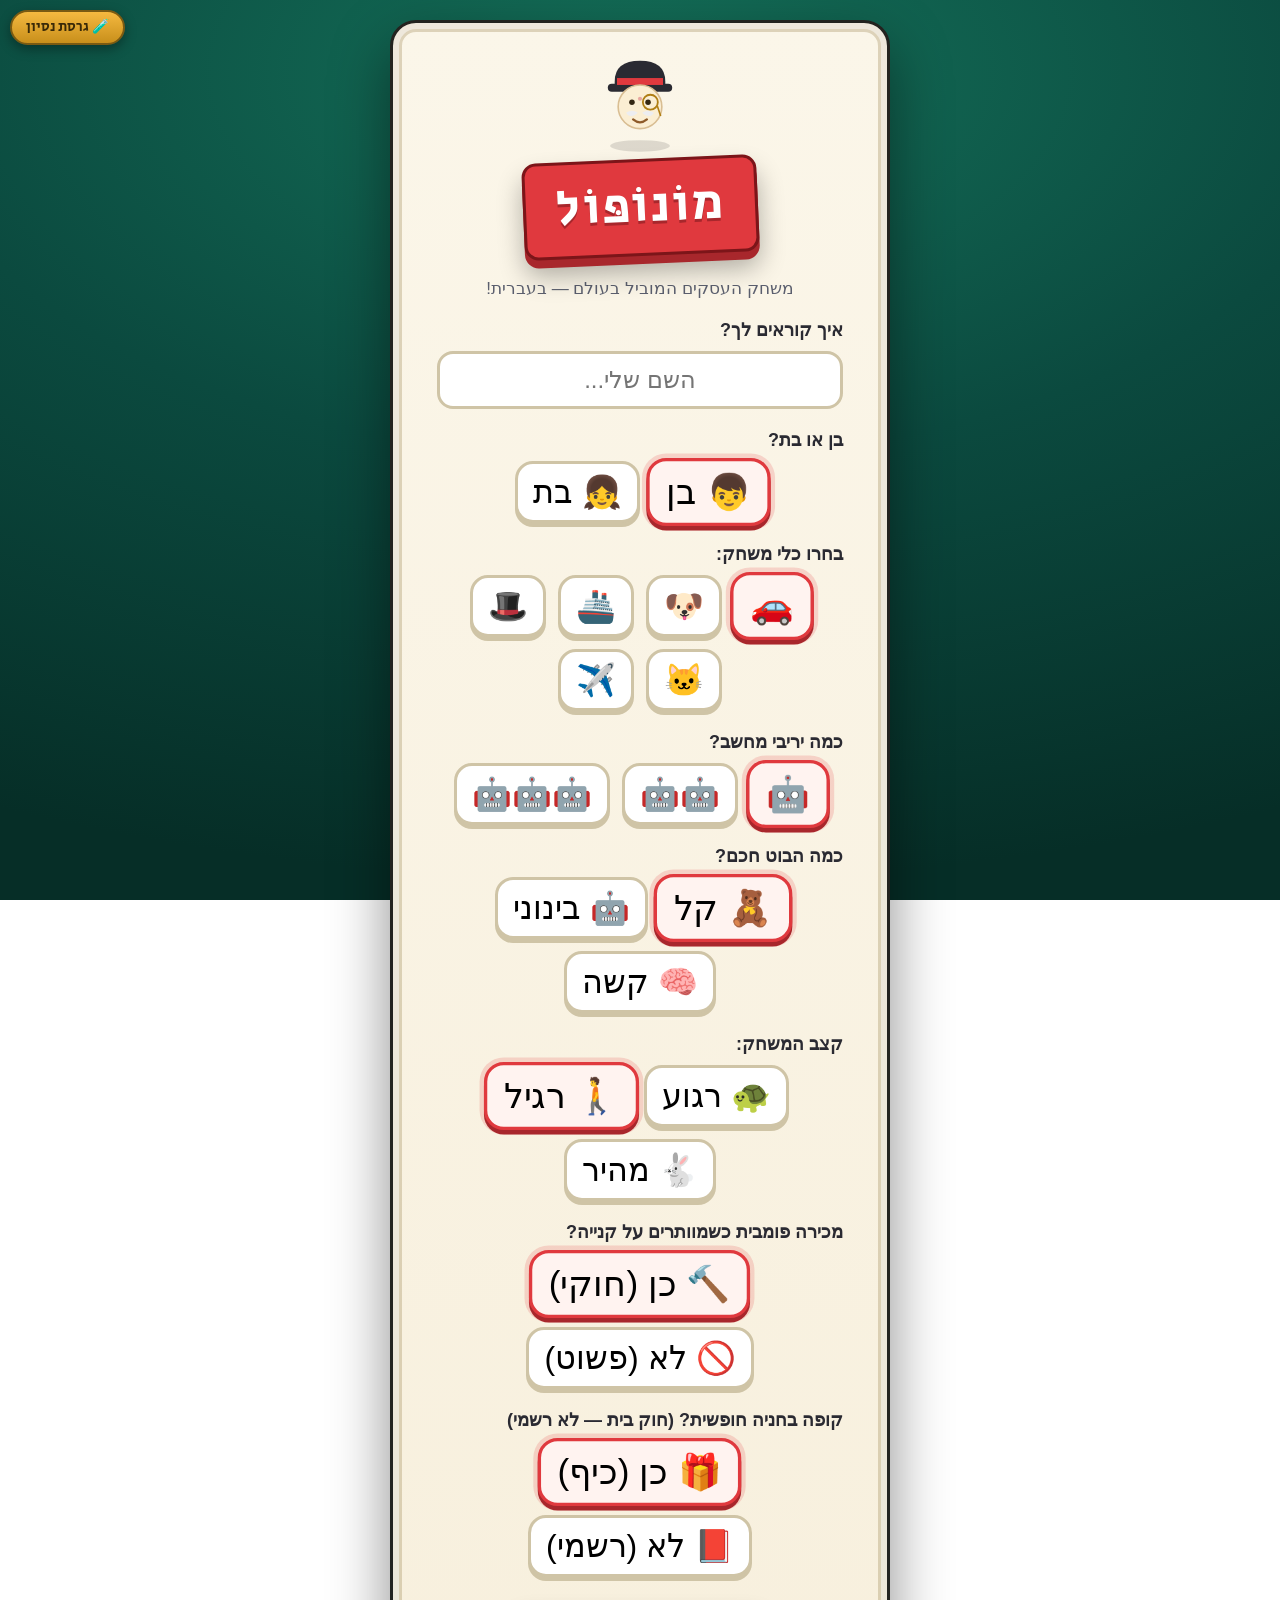
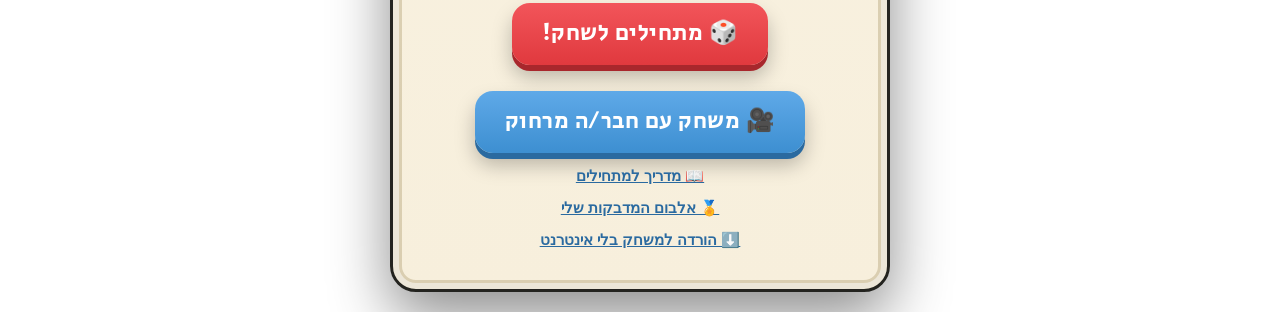
==== commit cc6a26d6: "גרסת נסיון (beta/): שבעה תיקוני משחק וקריינות - מחיר בולט: תג מחיר גדול וצבעוני בדיאלוג קנייה, בהצעת" ====
--- a/beta/index.html
+++ b/beta/index.html
@@ -3,13 +3,13 @@
 <head>
   <meta charset="UTF-8">
   <meta name="viewport" content="width=device-width, initial-scale=1.0">
-  <title>מונופול בעברית 🎩</title>
+  <title>מונופול בעברית 🎩 (גרסת נסיון)</title>
   <link rel="icon" href="data:image/svg+xml,<svg xmlns=%22http://www.w3.org/2000/svg%22 viewBox=%220 0 100 100%22><text y=%22.9em%22 font-size=%2290%22>🎩</text></svg>">
-  <link rel="stylesheet" href="css/style.css?v=b8">
+  <link rel="stylesheet" href="css/style.css?v=b2">
 </head>
 <body>
 
-  <div id="beta-badge">🧪 גרסת נִסָּיוֹן</div>
+  <div id="beta-badge">🧪 גרסת נסיון</div>
 
   <!-- מסך פתיחה -->
   <div id="setup-screen">
@@ -117,12 +117,12 @@
   <canvas id="confetti"></canvas>
   <div id="toast-root"></div>
 
-  <script src="audio/manifest.js?v=b8" onerror="/* אין קריינות — נסיגה לקול הדפדפן */"></script>
-  <script src="js/data.js?v=b8"></script>
-  <script src="js/engine.js?v=b8"></script>
-  <script src="js/ai.js?v=b8"></script>
-  <script src="js/ui.js?v=b8"></script>
-  <script src="js/remote.js?v=b8"></script>
-  <script src="js/main.js?v=b8"></script>
+  <script src="audio/manifest.js?v=b2" onerror="/* אין קריינות — נסיגה לקול הדפדפן */"></script>
+  <script src="js/data.js?v=b2"></script>
+  <script src="js/engine.js?v=b2"></script>
+  <script src="js/ai.js?v=b2"></script>
+  <script src="js/ui.js?v=b2"></script>
+  <script src="js/remote.js?v=b2"></script>
+  <script src="js/main.js?v=b2"></script>
 </body>
 </html>
--- a/beta/css/style.css
+++ b/beta/css/style.css
@@ -1336,3 +1336,86 @@
   box-shadow: 0 4px 12px rgba(0,0,0,.35);
   pointer-events: none;
 }
+
+/* ===== רמז לחיצה: אצבע מרצדת על הכפתור הנדרש (אחרי 2 שניות בלי לחיצה) ===== */
+.nudge-target {
+  position: relative;
+  animation: nudge-pulse 1.1s ease-in-out infinite;
+}
+.nudge-target::after {
+  content: '👆';
+  position: absolute;
+  bottom: -34px;
+  left: 50%;
+  font-size: 34px;
+  z-index: 5;
+  pointer-events: none;
+  filter: drop-shadow(0 3px 5px rgba(0,0,0,.4));
+  animation: nudge-hand 0.9s ease-in-out infinite;
+}
+@keyframes nudge-pulse {
+  0%, 100% { box-shadow: 0 0 0 0 rgba(245,185,64,.85); }
+  55%      { box-shadow: 0 0 0 12px rgba(245,185,64,0); }
+}
+@keyframes nudge-hand {
+  0%, 100% { transform: translate(-50%, 0); }
+  50%      { transform: translate(-50%, -12px); }
+}
+@media (prefers-reduced-motion: reduce) {
+  .nudge-target, .nudge-target::after { animation: none; }
+}
+
+/* ===== מחיר בולט בעסקאות וקניות ===== */
+.price-tag {
+  margin: 12px auto 6px;
+  padding: 8px 22px 10px;
+  width: fit-content;
+  font-size: 24px;
+  font-family: var(--font-display);
+  color: #7A2A10;
+  background: linear-gradient(180deg, #FFE9A8, #F5C95B);
+  border: 3px solid #B07E14;
+  border-radius: 14px;
+  box-shadow: 0 3px 10px rgba(0,0,0,.22);
+}
+.price-tag b { font-size: 30px; color: #8E1F23; }
+.price-tag.receive {
+  background: linear-gradient(180deg, #C9F5CE, #7FDB90);
+  border-color: #1F7A3D;
+  color: #124A24;
+}
+.price-tag.receive b { color: #0E5C28; }
+
+/* ===== דיאלוג הצעת עסקה ברור ===== */
+.trade-help {
+  text-align: right;
+  background: #FFF7DF;
+  border: 2px dashed var(--gold-deep, #B07E14);
+  border-radius: 12px;
+  padding: 8px 12px;
+  line-height: 1.55;
+}
+.trade-cols { display: flex; gap: 14px; text-align: right; }
+.trade-col { flex: 1; border-radius: 12px; padding: 8px; }
+.trade-col.give { background: rgba(224,57,62,.08); border: 2px solid rgba(224,57,62,.35); }
+.trade-col.get  { background: rgba(47,166,113,.10); border: 2px solid rgba(47,166,113,.4); }
+.trade-col-title { font-weight: 800; margin-bottom: 6px; }
+.trade-money { display: block; margin-top: 8px; font-size: 14px; font-weight: 700; }
+.trade-money input { width: 90px; }
+.trade-summary {
+  margin: 12px 0 2px;
+  padding: 9px 12px;
+  background: #FFF7DF;
+  border: 2px solid var(--gold-deep, #B07E14);
+  border-radius: 12px;
+  font-size: 16px;
+  display: flex;
+  gap: 10px;
+  align-items: center;
+  justify-content: center;
+  flex-wrap: wrap;
+}
+.trade-summary .ts-give b { color: #B02A2F; }
+.trade-summary .ts-get b { color: #1F7A3D; }
+.trade-summary .ts-arrow { font-size: 20px; }
+.trade-summary .ts-empty { color: #7A6A45; }
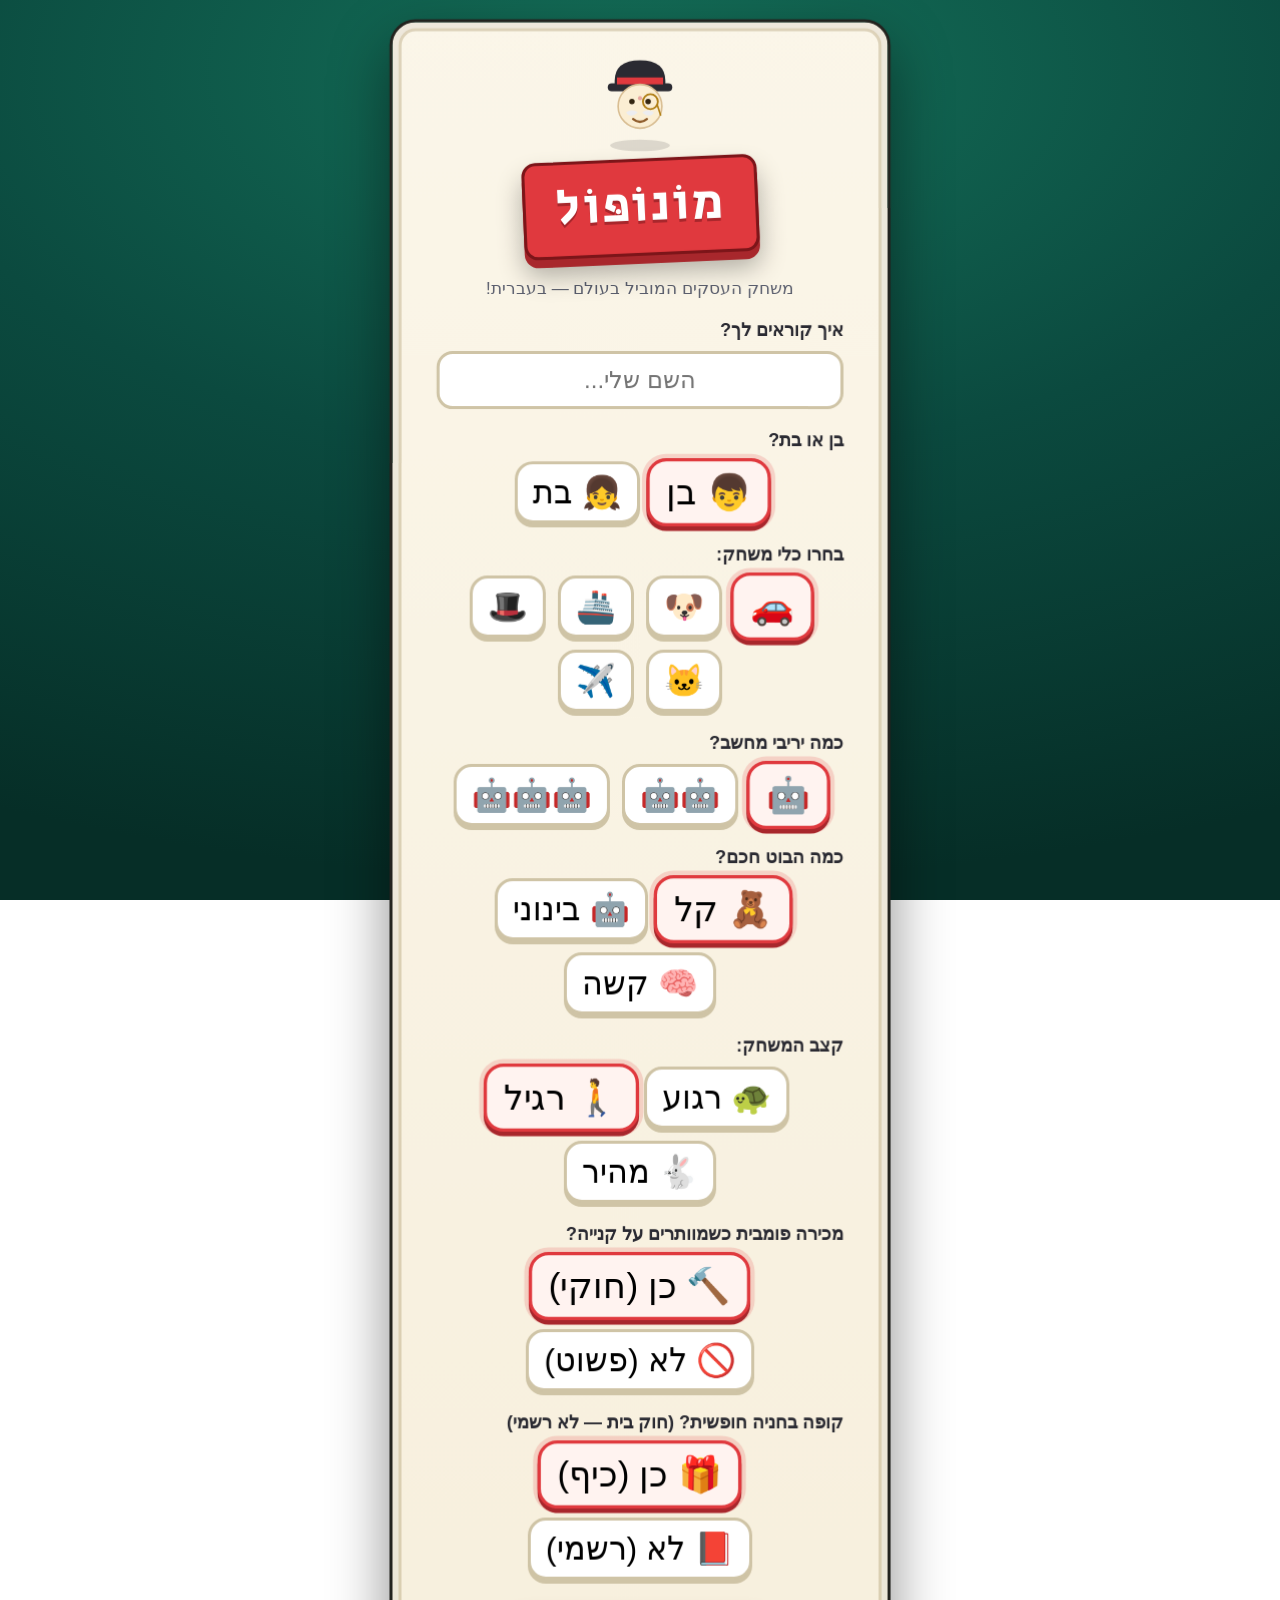
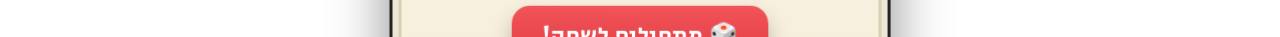
==== commit 16cb2909: "העלאת גרסת הנסיון לגרסה הראשית (סיום שלב הנסיון) גרסת הנסיון (beta/) נבדקה ואושרה — כל התיקונים עובר" ====
--- a/beta/index.html
+++ b/beta/index.html
@@ -2,127 +2,19 @@
 <html lang="he" dir="rtl">
 <head>
   <meta charset="UTF-8">
-  <meta name="viewport" content="width=device-width, initial-scale=1.0">
-  <title>מונופול בעברית 🎩 (גרסת נסיון)</title>
-  <link rel="icon" href="data:image/svg+xml,<svg xmlns=%22http://www.w3.org/2000/svg%22 viewBox=%220 0 100 100%22><text y=%22.9em%22 font-size=%2290%22>🎩</text></svg>">
-  <link rel="stylesheet" href="css/style.css?v=b2">
+  <title>מונופול בעברית 🎩</title>
+  <!-- גרסת הנסיון סיימה את תפקידה: כל התכונות עברו לגרסה הראשית.
+       הדף הזה מפנה לשם, כדי שקישורים ישנים לגרסת הנסיון ימשיכו לעבוד. -->
+  <meta http-equiv="refresh" content="0; url=../">
+  <link rel="canonical" href="../">
+  <style>
+    body { font-family: system-ui, sans-serif; text-align: center; padding: 60px 20px; background: #1E5C3F; color: #FFF7DF; }
+    a { color: #F5C542; font-size: 22px; font-weight: bold; }
+  </style>
 </head>
 <body>
-
-  <div id="beta-badge">🧪 גרסת נסיון</div>
-
-  <!-- מסך פתיחה -->
-  <div id="setup-screen">
-    <div class="setup-card">
-      <div class="setup-mascot" id="setup-mascot"></div>
-      <div class="logo-plate"><h1 class="logo">מוֹנוֹפּוֹל</h1></div>
-      <p class="subtitle">משחק העסקים המוביל בעולם — בעברית!</p>
-
-      <label class="setup-label" for="player-name">איך קוראים לך?</label>
-      <input id="player-name" type="text" maxlength="12" placeholder="השם שלי...">
-
-      <label class="setup-label">בן או בת?</label>
-      <div id="gender-picker" class="opponent-picker">
-        <button class="opt-btn selected" data-g="m">👦 בן</button>
-        <button class="opt-btn" data-g="f">👧 בת</button>
-      </div>
-
-      <label class="setup-label">בחרו כלי משחק:</label>
-      <div id="token-picker" class="token-picker"></div>
-
-      <label class="setup-label">כמה יריבי מחשב?</label>
-      <div id="opponent-picker" class="opponent-picker">
-        <button class="opt-btn selected" data-n="1">🤖</button>
-        <button class="opt-btn" data-n="2">🤖🤖</button>
-        <button class="opt-btn" data-n="3">🤖🤖🤖</button>
-      </div>
-
-      <label class="setup-label">כמה הבוט חכם?</label>
-      <div id="difficulty-picker" class="opponent-picker">
-        <button class="opt-btn selected" data-diff="easy">🧸 קל</button>
-        <button class="opt-btn" data-diff="medium">🤖 בינוני</button>
-        <button class="opt-btn" data-diff="hard">🧠 קשה</button>
-      </div>
-
-      <label class="setup-label">קצב המשחק:</label>
-      <div id="speed-picker" class="opponent-picker">
-        <button class="opt-btn" data-speed="slow">🐢 רגוע</button>
-        <button class="opt-btn selected" data-speed="normal">🚶 רגיל</button>
-        <button class="opt-btn" data-speed="fast">🐇 מהיר</button>
-      </div>
-
-      <label class="setup-label">מכירה פומבית כשמוותרים על קנייה?</label>
-      <div id="auction-picker" class="opponent-picker">
-        <button class="opt-btn selected" data-auc="on">🔨 כן (חוקי)</button>
-        <button class="opt-btn" data-auc="off">🚫 לא (פשוט)</button>
-      </div>
-
-      <label class="setup-label">קופה בחניה חופשית? (חוק בית — לא רשמי)</label>
-      <div id="pot-picker" class="opponent-picker">
-        <button class="opt-btn selected" data-pot="on">🎁 כן (כיף)</button>
-        <button class="opt-btn" data-pot="off">📕 לא (רשמי)</button>
-      </div>
-
-      <button id="start-btn" class="big-btn">🎲 מתחילים לשחק!</button>
-      <button id="remote-btn" class="big-btn blue">🎥 משחק עם חבר/ה מרחוק</button>
-      <button id="tutorial-btn" class="link-btn">📖 מדריך למתחילים</button>
-      <button id="album-btn" class="link-btn">🏅 אלבום המדבקות שלי</button>
-      <button id="download-btn" class="link-btn">⬇️ הורדה למשחק בלי אינטרנט</button>
-    </div>
-  </div>
-
-  <!-- מסך המשחק -->
-  <div id="game-screen" class="hidden">
-    <div id="board-wrap">
-      <div id="board">
-        <div id="board-center">
-          <div class="center-stripe"><span>מוֹנוֹפּוֹל</span></div>
-          <div class="center-mascot" id="center-mascot"></div>
-          <div id="pot-display" class="hidden"></div>
-          <div id="turn-banner"></div>
-          <div id="dice-area">
-            <div class="die3d-scene"><div class="die3d" id="die1"></div></div>
-            <div class="die3d-scene"><div class="die3d" id="die2"></div></div>
-          </div>
-          <div id="action-buttons">
-            <button id="roll-btn" class="big-btn">🎲 הטלת קוביות</button>
-            <button id="end-turn-btn" class="big-btn green">✅ סיום תור</button>
-            <div class="row">
-              <button id="manage-btn" class="mid-btn">🏠 העסקים שלי</button>
-              <button id="trade-btn" class="mid-btn">🤝 הצעת עסקה</button>
-            </div>
-          </div>
-        </div>
-        <div id="token-layer"></div>
-      </div>
-    </div>
-
-    <aside id="side-panel">
-      <div class="side-top">
-        <button id="sound-btn" class="icon-btn" title="הקראה קולית">🔊</button>
-        <button id="music-btn" class="icon-btn" title="מוזיקת רקע">🎵</button>
-        <button id="speed-btn" class="icon-btn" title="קצב המשחק">🚶</button>
-        <button id="restart-btn" class="icon-btn" title="איפוס משחק">🔄</button>
-      </div>
-      <div id="cards-panel"></div>
-      <div id="log"></div>
-    </aside>
-  </div>
-
-  <!-- שכבות: כרזות, קלף נשלף, דיאלוגים, מטבעות, קונפטי, טוסטים -->
-  <div id="banner-root"></div>
-  <div id="card-root" class="hidden"></div>
-  <div id="dialog-root" class="hidden"></div>
-  <div id="fx-layer"></div>
-  <canvas id="confetti"></canvas>
-  <div id="toast-root"></div>
-
-  <script src="audio/manifest.js?v=b2" onerror="/* אין קריינות — נסיגה לקול הדפדפן */"></script>
-  <script src="js/data.js?v=b2"></script>
-  <script src="js/engine.js?v=b2"></script>
-  <script src="js/ai.js?v=b2"></script>
-  <script src="js/ui.js?v=b2"></script>
-  <script src="js/remote.js?v=b2"></script>
-  <script src="js/main.js?v=b2"></script>
+  <h1>🎩 מונופול בעברית</h1>
+  <p>גרסת הנסיון עלתה לגרסה הראשית — מעבירים אתכם לשם...</p>
+  <p><a href="../">לחצו כאן אם הדף לא עובר אוטומטית</a></p>
 </body>
 </html>
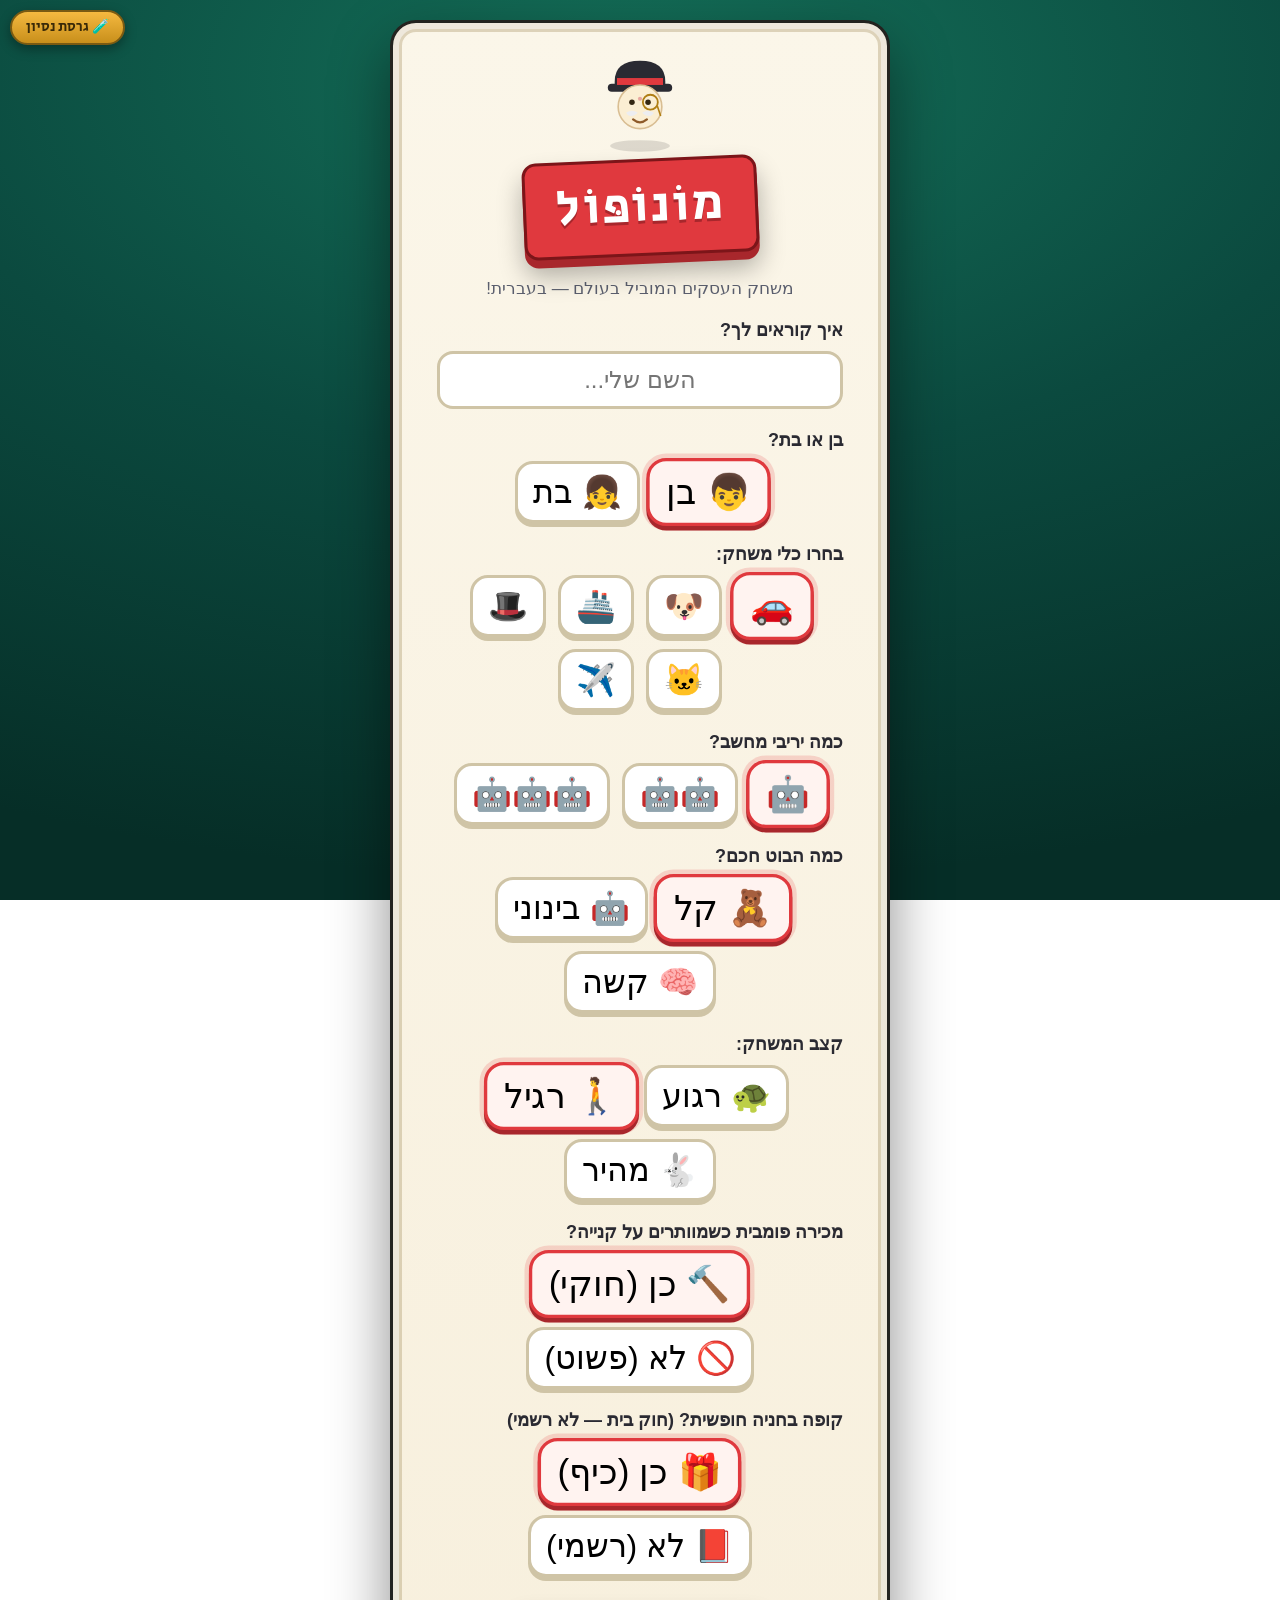
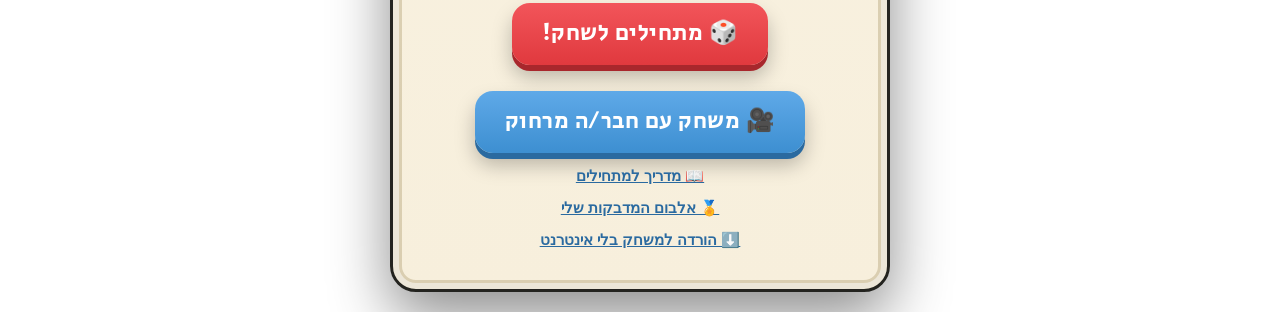
==== commit ea0aad99: "beta: פתיחת גרסת נסיון b3 — עותק מלא כבסיס למצב חינוך פיננסי Co-Authored-By: Claude Fable 5 <noreply" ====
--- a/beta/index.html
+++ b/beta/index.html
@@ -2,19 +2,126 @@
 <html lang="he" dir="rtl">
 <head>
   <meta charset="UTF-8">
-  <title>מונופול בעברית 🎩</title>
-  <!-- גרסת הנסיון סיימה את תפקידה: כל התכונות עברו לגרסה הראשית.
-       הדף הזה מפנה לשם, כדי שקישורים ישנים לגרסת הנסיון ימשיכו לעבוד. -->
-  <meta http-equiv="refresh" content="0; url=../">
-  <link rel="canonical" href="../">
-  <style>
-    body { font-family: system-ui, sans-serif; text-align: center; padding: 60px 20px; background: #1E5C3F; color: #FFF7DF; }
-    a { color: #F5C542; font-size: 22px; font-weight: bold; }
-  </style>
+  <meta name="viewport" content="width=device-width, initial-scale=1.0">
+  <title>מונופול בעברית 🎩 (גרסת נסיון)</title>
+  <link rel="icon" href="data:image/svg+xml,<svg xmlns=%22http://www.w3.org/2000/svg%22 viewBox=%220 0 100 100%22><text y=%22.9em%22 font-size=%2290%22>🎩</text></svg>">
+  <link rel="stylesheet" href="css/style.css?v=b3">
 </head>
 <body>
-  <h1>🎩 מונופול בעברית</h1>
-  <p>גרסת הנסיון עלתה לגרסה הראשית — מעבירים אתכם לשם...</p>
-  <p><a href="../">לחצו כאן אם הדף לא עובר אוטומטית</a></p>
+  <div id="beta-badge">🧪 גרסת נסיון</div>
+
+  <!-- מסך פתיחה -->
+  <div id="setup-screen">
+    <div class="setup-card">
+      <div class="setup-mascot" id="setup-mascot"></div>
+      <div class="logo-plate"><h1 class="logo">מוֹנוֹפּוֹל</h1></div>
+      <p class="subtitle">משחק העסקים המוביל בעולם — בעברית!</p>
+
+      <label class="setup-label" for="player-name">איך קוראים לך?</label>
+      <input id="player-name" type="text" maxlength="12" placeholder="השם שלי...">
+
+      <label class="setup-label">בן או בת?</label>
+      <div id="gender-picker" class="opponent-picker">
+        <button class="opt-btn selected" data-g="m">👦 בן</button>
+        <button class="opt-btn" data-g="f">👧 בת</button>
+      </div>
+
+      <label class="setup-label">בחרו כלי משחק:</label>
+      <div id="token-picker" class="token-picker"></div>
+
+      <label class="setup-label">כמה יריבי מחשב?</label>
+      <div id="opponent-picker" class="opponent-picker">
+        <button class="opt-btn selected" data-n="1">🤖</button>
+        <button class="opt-btn" data-n="2">🤖🤖</button>
+        <button class="opt-btn" data-n="3">🤖🤖🤖</button>
+      </div>
+
+      <label class="setup-label">כמה הבוט חכם?</label>
+      <div id="difficulty-picker" class="opponent-picker">
+        <button class="opt-btn selected" data-diff="easy">🧸 קל</button>
+        <button class="opt-btn" data-diff="medium">🤖 בינוני</button>
+        <button class="opt-btn" data-diff="hard">🧠 קשה</button>
+      </div>
+
+      <label class="setup-label">קצב המשחק:</label>
+      <div id="speed-picker" class="opponent-picker">
+        <button class="opt-btn" data-speed="slow">🐢 רגוע</button>
+        <button class="opt-btn selected" data-speed="normal">🚶 רגיל</button>
+        <button class="opt-btn" data-speed="fast">🐇 מהיר</button>
+      </div>
+
+      <label class="setup-label">מכירה פומבית כשמוותרים על קנייה?</label>
+      <div id="auction-picker" class="opponent-picker">
+        <button class="opt-btn selected" data-auc="on">🔨 כן (חוקי)</button>
+        <button class="opt-btn" data-auc="off">🚫 לא (פשוט)</button>
+      </div>
+
+      <label class="setup-label">קופה בחניה חופשית? (חוק בית — לא רשמי)</label>
+      <div id="pot-picker" class="opponent-picker">
+        <button class="opt-btn selected" data-pot="on">🎁 כן (כיף)</button>
+        <button class="opt-btn" data-pot="off">📕 לא (רשמי)</button>
+      </div>
+
+      <button id="start-btn" class="big-btn">🎲 מתחילים לשחק!</button>
+      <button id="remote-btn" class="big-btn blue">🎥 משחק עם חבר/ה מרחוק</button>
+      <button id="tutorial-btn" class="link-btn">📖 מדריך למתחילים</button>
+      <button id="album-btn" class="link-btn">🏅 אלבום המדבקות שלי</button>
+      <button id="download-btn" class="link-btn">⬇️ הורדה למשחק בלי אינטרנט</button>
+    </div>
+  </div>
+
+  <!-- מסך המשחק -->
+  <div id="game-screen" class="hidden">
+    <div id="board-wrap">
+      <div id="board">
+        <div id="board-center">
+          <div class="center-stripe"><span>מוֹנוֹפּוֹל</span></div>
+          <div class="center-mascot" id="center-mascot"></div>
+          <div id="pot-display" class="hidden"></div>
+          <div id="turn-banner"></div>
+          <div id="dice-area">
+            <div class="die3d-scene"><div class="die3d" id="die1"></div></div>
+            <div class="die3d-scene"><div class="die3d" id="die2"></div></div>
+          </div>
+          <div id="action-buttons">
+            <button id="roll-btn" class="big-btn">🎲 הטלת קוביות</button>
+            <button id="end-turn-btn" class="big-btn green">✅ סיום תור</button>
+            <div class="row">
+              <button id="manage-btn" class="mid-btn">🏠 העסקים שלי</button>
+              <button id="trade-btn" class="mid-btn">🤝 הצעת עסקה</button>
+            </div>
+          </div>
+        </div>
+        <div id="token-layer"></div>
+      </div>
+    </div>
+
+    <aside id="side-panel">
+      <div class="side-top">
+        <button id="sound-btn" class="icon-btn" title="הקראה קולית">🔊</button>
+        <button id="music-btn" class="icon-btn" title="מוזיקת רקע">🎵</button>
+        <button id="speed-btn" class="icon-btn" title="קצב המשחק">🚶</button>
+        <button id="restart-btn" class="icon-btn" title="איפוס משחק">🔄</button>
+      </div>
+      <div id="cards-panel"></div>
+      <div id="log"></div>
+    </aside>
+  </div>
+
+  <!-- שכבות: כרזות, קלף נשלף, דיאלוגים, מטבעות, קונפטי, טוסטים -->
+  <div id="banner-root"></div>
+  <div id="card-root" class="hidden"></div>
+  <div id="dialog-root" class="hidden"></div>
+  <div id="fx-layer"></div>
+  <canvas id="confetti"></canvas>
+  <div id="toast-root"></div>
+
+  <script src="audio/manifest.js?v=b3" onerror="/* אין קריינות — נסיגה לקול הדפדפן */"></script>
+  <script src="js/data.js?v=b3"></script>
+  <script src="js/engine.js?v=b3"></script>
+  <script src="js/ai.js?v=b3"></script>
+  <script src="js/ui.js?v=b3"></script>
+  <script src="js/remote.js?v=b3"></script>
+  <script src="js/main.js?v=b3"></script>
 </body>
 </html>
--- a/beta/css/style.css
+++ b/beta/css/style.css
@@ -0,0 +1,1421 @@
+/* ==========================================================================
+   מונופול בעברית — "שולחן משחק אמיתי"
+   לוח שמנת על לבד ירוק כהה, אריחי קרמיקה, כלים מדלגים וקוביות תלת-ממד.
+   ========================================================================== */
+
+* { box-sizing: border-box; margin: 0; padding: 0; }
+
+/* גופנים באחסון עצמי — המשחק עובד גם בלי אינטרנט */
+@font-face {
+  font-family: 'Secular One';
+  font-style: normal;
+  font-weight: 400;
+  font-display: swap;
+  src: url('../fonts/secular-one-hebrew.woff2') format('woff2');
+  unicode-range: U+0307-0308, U+0590-05FF, U+200C-2010, U+20AA, U+25CC, U+FB1D-FB4F;
+}
+@font-face {
+  font-family: 'Secular One';
+  font-style: normal;
+  font-weight: 400;
+  font-display: swap;
+  src: url('../fonts/secular-one-latin.woff2') format('woff2');
+  unicode-range: U+0000-00FF, U+0131, U+0152-0153, U+2000-206F, U+20AC, U+2122, U+FEFF, U+FFFD;
+}
+@font-face {
+  font-family: 'Varela Round';
+  font-style: normal;
+  font-weight: 400;
+  font-display: swap;
+  src: url('../fonts/varela-round-hebrew.woff2') format('woff2');
+  unicode-range: U+0307-0308, U+0590-05FF, U+200C-2010, U+20AA, U+25CC, U+FB1D-FB4F;
+}
+@font-face {
+  font-family: 'Varela Round';
+  font-style: normal;
+  font-weight: 400;
+  font-display: swap;
+  src: url('../fonts/varela-round-latin.woff2') format('woff2');
+  unicode-range: U+0000-00FF, U+0131, U+0152-0153, U+2000-206F, U+20AC, U+2122, U+FEFF, U+FFFD;
+}
+
+:root {
+  /* השולחן */
+  --felt-950: #062E27;
+  --felt-800: #0B4A3F;
+  --felt-600: #147059;
+  /* הלוח */
+  --board-face: #F7EFDC;
+  --board-edge: #23231F;
+  --tile: #E4EDD3;
+  --tile-line: #A9BC97;
+  /* דיו והדגשות */
+  --ink: #2A2A32;
+  --ink-soft: #5B5F6E;
+  --red: #E0393E;
+  --red-deep: #A8272C;
+  --gold: #F5B940;
+  --gold-deep: #C88F1B;
+  --cream: #FBF6E9;
+  --green-btn: #2FA671;
+  --green-btn-deep: #1E7A50;
+  --blue-btn: #3D8FD1;
+  --blue-btn-deep: #2A6AA0;
+
+  --font-display: 'Secular One', 'Varela Round', 'Heebo', 'Arial Hebrew', sans-serif;
+  --font-body: 'Varela Round', 'Heebo', 'Segoe UI', 'Arial Hebrew', sans-serif;
+
+  --shadow-deep: 0 24px 60px rgba(0, 0, 0, .45);
+  --radius-l: 26px;
+}
+
+html, body { height: 100%; }
+
+body {
+  font-family: var(--font-body);
+  color: var(--ink);
+  min-height: 100vh;
+  overflow-x: hidden;
+  /* לבד של שולחן משחקים: עומק רך + וינייטה */
+  background:
+    radial-gradient(120% 90% at 50% 8%, var(--felt-600) 0%, var(--felt-800) 48%, var(--felt-950) 100%);
+  background-attachment: fixed;
+}
+
+.hidden { display: none !important; }
+
+h1, h2, .center-logo, .logo, #turn-banner, .cc-balance, .deed-band, .debt-need {
+  font-family: var(--font-display);
+  font-weight: 400;
+  letter-spacing: .5px;
+}
+
+/* ==========================================================================
+   מסך פתיחה
+   ========================================================================== */
+
+#setup-screen {
+  min-height: 100vh;
+  display: flex;
+  align-items: center;
+  justify-content: center;
+  padding: 20px;
+}
+
+.setup-card {
+  background:
+    linear-gradient(180deg, var(--cream), var(--board-face));
+  border: 3px solid var(--board-edge);
+  border-radius: var(--radius-l);
+  padding: 34px 44px 40px;
+  box-shadow:
+    inset 0 0 0 6px rgba(255,255,255,.5),
+    inset 0 0 0 9px rgba(163,143,96,.35),
+    var(--shadow-deep);
+  text-align: center;
+  max-width: 500px;
+  width: 100%;
+  animation: setup-drop .7s cubic-bezier(.2, .9, .3, 1.15);
+}
+
+@keyframes setup-drop {
+  from { transform: translateY(-36px) scale(.94); opacity: 0; }
+  to { transform: none; opacity: 1; }
+}
+
+.logo-plate {
+  display: inline-block;
+  background: var(--red);
+  border: 3px solid #7C1519;
+  border-radius: 14px;
+  padding: 8px 30px 10px;
+  transform: rotate(-2.5deg);
+  box-shadow: 0 8px 0 var(--red-deep), 0 16px 26px rgba(0,0,0,.3);
+  margin-bottom: 14px;
+}
+
+.logo {
+  font-size: 50px;
+  color: white;
+  text-shadow: 0 3px 0 var(--red-deep);
+  letter-spacing: 2px;
+}
+
+.subtitle { color: var(--ink-soft); margin: 8px 0 20px; font-size: 17px; }
+
+.setup-label {
+  display: block;
+  text-align: right;
+  font-weight: 700;
+  font-size: 18px;
+  margin: 20px 0 10px;
+}
+
+#player-name {
+  width: 100%;
+  font-size: 24px;
+  font-family: var(--font-body);
+  padding: 12px 16px;
+  border: 3px solid #CFC4A6;
+  border-radius: 16px;
+  background: white;
+  text-align: center;
+  transition: border-color .15s, box-shadow .15s;
+}
+#player-name:focus {
+  outline: none;
+  border-color: var(--gold);
+  box-shadow: 0 0 0 4px rgba(245, 185, 64, .3);
+}
+
+.token-picker, .opponent-picker {
+  display: flex;
+  gap: 12px;
+  justify-content: center;
+  flex-wrap: wrap;
+}
+
+.token-btn, .opt-btn {
+  font-size: 32px;
+  line-height: 1;
+  padding: 12px 15px;
+  border: 3px solid #CFC4A6;
+  border-radius: 18px;
+  background: white;
+  cursor: pointer;
+  box-shadow: 0 4px 0 #CFC4A6;
+  transition: transform .15s cubic-bezier(.3,1.6,.6,1), border-color .15s, box-shadow .15s;
+}
+.token-btn:hover, .opt-btn:hover { transform: translateY(-4px) scale(1.08); }
+.token-btn:focus-visible, .opt-btn:focus-visible { outline: 3px solid var(--blue-btn); outline-offset: 2px; }
+.token-btn.selected, .opt-btn.selected {
+  border-color: var(--red);
+  box-shadow: 0 4px 0 var(--red-deep), 0 0 0 4px rgba(224, 57, 62, .18);
+  background: #FFF3F0;
+  transform: scale(1.1);
+}
+
+/* ==========================================================================
+   כפתורים
+   ========================================================================== */
+
+.big-btn {
+  font-family: var(--font-display);
+  font-size: 23px;
+  letter-spacing: .5px;
+  padding: 13px 30px 15px;
+  margin-top: 26px;
+  border: none;
+  border-radius: 18px;
+  background: linear-gradient(180deg, #F2555A, var(--red));
+  color: white;
+  cursor: pointer;
+  box-shadow: 0 6px 0 var(--red-deep), 0 12px 20px rgba(0,0,0,.25);
+  transition: transform .08s, box-shadow .08s, filter .2s;
+}
+.big-btn:hover { filter: brightness(1.06); }
+.big-btn:active { transform: translateY(5px); box-shadow: 0 1px 0 var(--red-deep); }
+.big-btn:focus-visible { outline: 3px solid white; outline-offset: 3px; }
+.big-btn:disabled {
+  filter: grayscale(.9) brightness(.9);
+  opacity: .45;
+  cursor: not-allowed;
+  box-shadow: 0 3px 0 rgba(0,0,0,.25);
+  transform: none;
+}
+.big-btn.green { background: linear-gradient(180deg, #46C58A, var(--green-btn)); box-shadow: 0 6px 0 var(--green-btn-deep), 0 12px 20px rgba(0,0,0,.25); }
+.big-btn.green:active { box-shadow: 0 1px 0 var(--green-btn-deep); }
+.big-btn.blue { background: linear-gradient(180deg, #5FA9E8, var(--blue-btn)); box-shadow: 0 6px 0 var(--blue-btn-deep), 0 12px 20px rgba(0,0,0,.25); }
+.big-btn.blue:active { box-shadow: 0 1px 0 var(--blue-btn-deep); }
+
+.link-btn {
+  display: block;
+  margin: 14px auto 0;
+  background: none;
+  border: none;
+  color: var(--blue-btn-deep);
+  font-family: var(--font-body);
+  font-size: 15px;
+  font-weight: 700;
+  text-decoration: underline;
+  cursor: pointer;
+}
+.link-btn:hover { color: var(--red); }
+
+.dl-link {
+  display: block;
+  text-align: center;
+  text-decoration: none;
+  margin: 6px auto 16px;
+  max-width: 320px;
+}
+.dl-steps {
+  text-align: right;
+  padding-right: 22px;
+  line-height: 1.7;
+  font-size: 15.5px;
+  color: var(--ink);
+}
+.dl-steps li { margin-bottom: 4px; }
+
+.dl-section {
+  text-align: right;
+  border: 2px solid #E4DCC4;
+  border-radius: 16px;
+  padding: 12px 16px 16px;
+  margin-bottom: 12px;
+  background: rgba(255, 255, 255, .5);
+}
+.dl-section > b { font-size: 18px; display: block; margin-bottom: 8px; }
+.dl-section.dl-dev { background: rgba(61, 143, 209, .08); border-color: #BcD4EA; }
+.dl-repo {
+  display: block;
+  direction: ltr;
+  text-align: center;
+  font-family: monospace;
+  font-size: 14px;
+  background: white;
+  border: 1.5px dashed #9AB4D0;
+  border-radius: 10px;
+  padding: 8px;
+  margin: 6px 0 10px;
+  color: var(--blue-btn-deep);
+  word-break: break-all;
+}
+
+.mid-btn {
+  font-family: var(--font-body);
+  font-size: 15px;
+  font-weight: 700;
+  padding: 9px 14px;
+  border: 2px solid #CBBF9F;
+  border-radius: 14px;
+  background: var(--cream);
+  color: var(--ink);
+  cursor: pointer;
+  box-shadow: 0 3px 0 #CBBF9F;
+  transition: transform .08s, box-shadow .08s;
+}
+.mid-btn:hover:not(:disabled) { background: white; }
+.mid-btn:active:not(:disabled) { transform: translateY(3px); box-shadow: none; }
+.mid-btn:disabled { opacity: .45; cursor: not-allowed; }
+
+.icon-btn {
+  font-size: 22px;
+  border: none;
+  background: rgba(255, 255, 255, .16);
+  color: white;
+  border-radius: 12px;
+  padding: 7px 11px;
+  cursor: pointer;
+  backdrop-filter: blur(4px);
+  transition: background .15s, transform .1s;
+}
+.icon-btn:hover { background: rgba(255, 255, 255, .3); transform: scale(1.08); }
+.icon-btn.active { background: rgba(245, 197, 66, .35); box-shadow: 0 0 0 2px rgba(245,197,66,.6) inset; }
+
+/* ==========================================================================
+   מסך המשחק — הלוח
+   ========================================================================== */
+
+#game-screen {
+  display: flex;
+  gap: 16px;
+  padding: 12px;
+  height: 100dvh;
+  align-items: stretch;
+}
+
+#board-wrap {
+  flex: 1;
+  display: flex;
+  align-items: center;
+  justify-content: center;
+  min-width: 0;
+  perspective: 1600px;
+}
+
+#board {
+  position: relative;
+  display: grid;
+  grid-template-columns: 1.55fr repeat(9, 1fr) 1.55fr;
+  grid-template-rows: 1.55fr repeat(9, 1fr) 1.55fr;
+  width: min(100%, calc(100dvh - 24px));
+  aspect-ratio: 1;
+  container-type: size;
+  background: var(--board-face);
+  border: 7px solid var(--board-edge);
+  border-radius: 16px;
+  box-shadow:
+    inset 0 0 0 3px #D9CCA8,
+    0 0 0 10px #6B4A2B,
+    0 0 0 12px #4A3018,
+    0 30px 70px rgba(0, 0, 0, .55),
+    0 6px 18px rgba(0, 0, 0, .35);
+  animation: board-land .9s cubic-bezier(.2, .8, .3, 1.05);
+}
+
+@keyframes board-land {
+  from { transform: rotateX(24deg) translateY(-50px) scale(.92); opacity: 0; }
+  to { transform: none; opacity: 1; }
+}
+
+/* משבצת — אריח קרמיקה קטן */
+.square {
+  border: 1px solid var(--tile-line);
+  background: linear-gradient(180deg, #EDF3DF, var(--tile));
+  position: relative;
+  display: flex;
+  flex-direction: column;
+  overflow: hidden;
+  font-size: clamp(5.5px, 1.2cqw, 13px);
+  box-shadow: inset 0 1px 0 rgba(255, 255, 255, .7);
+}
+
+/* איורי משבצות (SVG) */
+.sq-art {
+  display: flex;
+  justify-content: center;
+  align-items: center;
+  padding-top: 4%;
+  min-height: 0;
+  flex: 0 1 auto;
+}
+.sq-art svg { width: 68%; max-height: 3.4em; }
+.square.corner { justify-content: space-between; }
+.square.corner .sq-art { flex: 0 1 auto; padding-top: 6%; }
+.square.corner .sq-art svg { width: 72%; max-height: 3.6em; }
+/* בפינת ההתחלה השם נמצא בתוך האיור עצמו */
+.square.t-go .sq-name { display: none; }
+.square.t-go .sq-art svg { width: 88%; max-height: 5em; }
+
+.square .band {
+  height: 27%;
+  min-height: 13px;
+  border-bottom: 2px solid rgba(0, 0, 0, .25);
+  box-shadow: inset 0 -2px 3px rgba(0, 0, 0, .18), inset 0 2px 2px rgba(255, 255, 255, .35);
+  flex-shrink: 0;
+  display: flex;
+  align-items: center;
+  justify-content: center;
+}
+/* שם העיר בתוך הפס הצבעוני */
+.square .band-city {
+  font-size: .92em;
+  font-weight: 800;
+  color: white;
+  text-shadow: 0 1px 1px rgba(0, 0, 0, .55);
+  line-height: 1;
+  padding: 0 1px;
+  white-space: nowrap;
+  overflow: hidden;
+  text-overflow: ellipsis;
+  max-width: 100%;
+}
+
+.square .sq-name {
+  font-weight: 700;
+  text-align: center;
+  padding: 2px 2px 0;
+  line-height: 1.12;
+}
+
+.square .sq-price {
+  margin-top: auto;
+  text-align: center;
+  padding-bottom: 2px;
+  color: #55604B;
+  font-weight: 700;
+}
+
+.square.corner {
+  font-size: clamp(8px, 1.7cqw, 17px);
+  background: linear-gradient(135deg, #F3ECD4, #E7DDBB);
+}
+.square.corner .sq-name { margin: 1px auto 3px; line-height: 1.05; }
+
+/* בעלות: דגלון צבעוני בפינת האריח */
+.square .owner-flag {
+  position: absolute;
+  top: 0;
+  left: 0;
+  width: 0;
+  height: 0;
+  border-style: solid;
+  border-width: 1.6em 1.6em 0 0;
+  filter: drop-shadow(1px 1px 1px rgba(0,0,0,.3));
+  display: none;
+}
+.square.owned .owner-flag { display: block; }
+
+.square.mortgaged .band { filter: grayscale(.8); }
+.square.mortgaged::after {
+  content: "🔒";
+  position: absolute;
+  inset: 0;
+  display: flex;
+  align-items: center;
+  justify-content: center;
+  font-size: 2em;
+  background: rgba(240, 238, 228, .55);
+}
+
+.sq-houses {
+  position: absolute;
+  top: 24%;
+  right: 2px;
+  display: flex;
+  gap: 1px;
+  filter: drop-shadow(0 1px 1px rgba(0,0,0,.35));
+}
+.sq-houses svg.svg-house { height: 1.3em; width: auto; }
+.sq-houses svg.svg-hotel { height: 1.55em; width: auto; }
+
+/* אנימציית בנייה — הבניין החדש "צומח" מהקרקע */
+.sq-houses svg.house-grow { animation: house-grow .55s cubic-bezier(.34,1.56,.64,1); transform-origin: bottom center; }
+@keyframes house-grow {
+  0% { transform: scaleY(0) translateY(20%); opacity: 0; }
+  60% { transform: scaleY(1.15) translateY(0); opacity: 1; }
+  100% { transform: scaleY(1); }
+}
+.sq-houses svg.hotel-pop { animation: hotel-pop .7s cubic-bezier(.34,1.56,.64,1); transform-origin: bottom center; }
+@keyframes hotel-pop {
+  0% { transform: scale(0) rotate(-12deg); opacity: 0; }
+  55% { transform: scale(1.25) rotate(4deg); opacity: 1; }
+  100% { transform: scale(1) rotate(0); }
+}
+.square.build-flash { animation: build-flash .7s ease; }
+@keyframes build-flash {
+  0%, 100% { box-shadow: inset 0 1px 0 rgba(255,255,255,.7); }
+  40% { box-shadow: inset 0 0 0 3px #2FA671, 0 0 16px rgba(47,166,113,.7); }
+}
+
+.sq-tokens {
+  position: absolute;
+  bottom: 1px;
+  left: 2px;
+  display: flex;
+  flex-wrap: wrap;
+  gap: 1px;
+  font-size: 1.9em;
+  line-height: 1;
+}
+.sq-tokens .tok {
+  --pc: #333;
+  font-size: 1.35em;
+  line-height: 1;
+  padding: 2px;
+  border-radius: 50%;
+  background: white;
+  box-shadow: 0 0 0 2.5px var(--pc), 0 3px 4px rgba(0, 0, 0, .5);
+  filter: drop-shadow(0 1px 1px rgba(0, 0, 0, .3));
+}
+/* השחקן שבתורו — חייל גדול ומודגש עם הילה פועמת */
+.sq-tokens .tok.current {
+  font-size: 1.7em;
+  box-shadow: 0 0 0 3px var(--pc), 0 0 10px 3px var(--pc), 0 4px 6px rgba(0, 0, 0, .55);
+  animation: tok-current 1.1s ease-in-out infinite;
+  z-index: 3;
+}
+@keyframes tok-current {
+  0%, 100% { transform: translateY(0) scale(1); }
+  50% { transform: translateY(-3px) scale(1.12); }
+}
+
+.square.flash { animation: sq-flash 1.1s ease; }
+@keyframes sq-flash {
+  0%, 100% { box-shadow: inset 0 1px 0 rgba(255,255,255,.7); }
+  35% { box-shadow: inset 0 0 0 4px var(--gold), 0 0 18px rgba(245, 185, 64, .8); }
+}
+
+/* שכבת הכלי המרחף (אנימציית דילוגים) */
+#token-layer {
+  position: absolute;
+  inset: 0;
+  pointer-events: none;
+  z-index: 6;
+}
+.fly-token {
+  --pc: #333;
+  position: absolute;
+  font-size: clamp(20px, 4cqw, 40px);
+  line-height: 1;
+  padding: 3px;
+  border-radius: 50%;
+  background: white;
+  transform: translate(-50%, -50%);
+  box-shadow: 0 0 0 3px var(--pc), 0 6px 8px rgba(0, 0, 0, .5);
+  transition: left .13s ease, top .13s ease;
+}
+.fly-token.hop { animation: tok-hop .13s ease; }
+@keyframes tok-hop {
+  0%, 100% { margin-top: 0; }
+  50% { margin-top: -14px; }
+}
+
+/* ==========================================================================
+   מרכז הלוח
+   ========================================================================== */
+
+#board-center {
+  grid-area: 2 / 2 / 11 / 11;
+  position: relative;
+  display: flex;
+  flex-direction: column;
+  align-items: center;
+  justify-content: center;
+  gap: 1.4cqw;
+  padding: 1cqw;
+  background:
+    radial-gradient(circle at 50% 26%, rgba(255, 255, 255, .5), transparent 55%),
+    repeating-linear-gradient(45deg, transparent 0 34px, rgba(163, 143, 96, .07) 34px 35px),
+    var(--board-face);
+  overflow: hidden;
+}
+
+/* הפס האדום האלכסוני הקלאסי + הקמע */
+.center-stripe {
+  position: relative;
+  width: 112%;
+  background: linear-gradient(180deg, #F2555A, var(--red) 45%, var(--red-deep));
+  border-top: 0.4cqw solid #7C1519;
+  border-bottom: 0.4cqw solid #7C1519;
+  transform: rotate(-7deg);
+  text-align: center;
+  padding: 1cqw 0 1.3cqw;
+  box-shadow: 0 1.2cqw 2.4cqw rgba(0, 0, 0, .3);
+}
+.center-stripe span {
+  font-family: var(--font-display);
+  font-size: clamp(20px, 5.4cqw, 58px);
+  color: white;
+  letter-spacing: 0.35cqw;
+  text-shadow: 0 0.35cqw 0 var(--red-deep);
+}
+
+.center-mascot {
+  position: absolute;
+  top: 2%;
+  left: 7%;
+  width: clamp(44px, 11cqw, 110px);
+  filter: drop-shadow(0 6px 10px rgba(0, 0, 0, .25));
+  transform: rotate(6deg);
+  pointer-events: none;
+}
+.center-mascot svg { width: 100%; }
+
+.setup-mascot { width: 92px; margin: -10px auto 2px; }
+.setup-mascot svg { width: 100%; }
+
+/* תצוגת הקופה במרכז הלוח */
+#pot-display {
+  display: flex;
+  flex-direction: column;
+  align-items: center;
+  gap: 1px;
+  background: linear-gradient(180deg, #FFF7E0, #F6E4A8);
+  border: 2.5px solid var(--gold-deep);
+  border-radius: 14px;
+  padding: 4px 16px 6px;
+  box-shadow: 0 6px 16px rgba(0, 0, 0, .25);
+  animation: pot-bob 1.8s ease-in-out infinite;
+}
+#pot-display .pot-coins { display: flex; margin-bottom: -2px; }
+#pot-display .pot-coins svg { width: clamp(16px, 2.6cqw, 26px); margin: 0 -3px; }
+#pot-display .pot-label {
+  font-family: var(--font-display);
+  font-size: clamp(11px, 1.7cqw, 17px);
+  color: #8A5A12;
+  letter-spacing: 1px;
+}
+#pot-display .pot-amount {
+  font-family: var(--font-display);
+  font-size: clamp(15px, 2.6cqw, 26px);
+  color: #7C1519;
+  font-variant-numeric: tabular-nums;
+}
+@keyframes pot-bob {
+  0%, 100% { transform: translateY(0) rotate(-1deg); }
+  50% { transform: translateY(-3px) rotate(1deg); }
+}
+
+#turn-banner {
+  font-size: clamp(14px, 2.3vh, 23px);
+  background: white;
+  border: 2px solid #E3D9BC;
+  border-radius: 999px;
+  padding: 7px 24px 9px;
+  box-shadow: 0 4px 12px rgba(0, 0, 0, .12);
+  min-height: 1em;
+}
+
+/* קוביות תלת-ממד */
+#dice-area { display: flex; gap: 26px; padding: 8px 0; }
+
+.die3d-scene {
+  width: clamp(44px, 7.5vh, 68px);
+  height: clamp(44px, 7.5vh, 68px);
+  perspective: 420px;
+}
+
+.die3d {
+  width: 100%;
+  height: 100%;
+  position: relative;
+  transform-style: preserve-3d;
+  transform: rotateX(-16deg) rotateY(22deg);
+  transition: transform 1.05s cubic-bezier(.24, .8, .34, 1.06);
+}
+
+.die3d .face {
+  position: absolute;
+  inset: 0;
+  background: linear-gradient(145deg, #FFFFFF, #EDEDEA);
+  border: 2px solid #D4D4CE;
+  border-radius: 18%;
+  display: grid;
+  grid-template: repeat(3, 1fr) / repeat(3, 1fr);
+  padding: 12%;
+  box-shadow: inset 0 0 10px rgba(0, 0, 0, .08);
+}
+
+.die3d .pip {
+  width: 70%;
+  height: 70%;
+  place-self: center;
+  border-radius: 50%;
+  background: radial-gradient(circle at 35% 30%, #4A4A52, #1C1C22);
+}
+.die3d .pip.red { background: radial-gradient(circle at 35% 30%, #F2555A, #9E1F24); }
+
+/* ==========================================================================
+   פאנל צד — כרטיסי אשראי ויומן
+   ========================================================================== */
+
+#action-buttons {
+  display: flex;
+  flex-direction: column;
+  gap: 9px;
+  align-items: center;
+}
+#action-buttons .big-btn { margin-top: 0; }
+#action-buttons .row { display: flex; gap: 8px; }
+
+#side-panel {
+  width: 330px;
+  flex-shrink: 0;
+  display: flex;
+  flex-direction: column;
+  gap: 12px;
+}
+
+.side-top { display: flex; gap: 8px; }
+
+#cards-panel { display: flex; flex-direction: column; gap: 12px; }
+
+.credit-card {
+  border-radius: 18px;
+  padding: 13px 18px 15px;
+  color: white;
+  position: relative;
+  box-shadow: 0 10px 22px rgba(0, 0, 0, .4);
+  overflow: hidden;
+  transition: transform .25s cubic-bezier(.3,1.4,.5,1), box-shadow .25s;
+}
+/* פס מגנטי + עיגול דקורטיבי */
+.credit-card::before {
+  content: "";
+  position: absolute;
+  top: -34px; left: -34px;
+  width: 100px; height: 100px;
+  background: rgba(255, 255, 255, .16);
+  border-radius: 50%;
+}
+.credit-card.active {
+  transform: scale(1.05);
+  box-shadow: 0 0 0 4px var(--gold), 0 14px 28px rgba(0, 0, 0, .45);
+}
+/* ברק שרץ על הכרטיס הפעיל */
+.credit-card.active::after {
+  content: "";
+  position: absolute;
+  top: 0; bottom: 0;
+  width: 46%;
+  background: linear-gradient(105deg, transparent, rgba(255, 255, 255, .35), transparent);
+  animation: card-shine 2.6s ease-in-out infinite;
+}
+@keyframes card-shine {
+  0% { right: -50%; }
+  55%, 100% { right: 150%; }
+}
+.credit-card.bankrupt { filter: grayscale(1); opacity: .5; }
+
+.cc-top { display: flex; justify-content: space-between; align-items: center; font-weight: 700; font-size: 17px; }
+.cc-chip { font-size: 20px; }
+.cc-balance {
+  font-size: 30px;
+  margin-top: 3px;
+  letter-spacing: 1px;
+  font-variant-numeric: tabular-nums;
+  text-shadow: 0 2px 3px rgba(0, 0, 0, .3);
+}
+.cc-sub { font-size: 12.5px; opacity: .92; margin-top: 3px; display: flex; justify-content: space-between; }
+
+.cc-float {
+  position: absolute;
+  left: 18px;
+  top: 36px;
+  font-size: 22px;
+  font-weight: 900;
+  font-variant-numeric: tabular-nums;
+  animation: float-up 1.5s ease forwards;
+  pointer-events: none;
+  z-index: 2;
+}
+.cc-float.gain { color: #A9FFD2; }
+.cc-float.loss { color: #FFB8B8; }
+@keyframes float-up {
+  0% { opacity: 0; transform: translateY(10px) scale(.8); }
+  20% { opacity: 1; transform: translateY(0) scale(1.1); }
+  100% { opacity: 0; transform: translateY(-30px) scale(1); }
+}
+
+#log {
+  flex: 1;
+  background: linear-gradient(180deg, var(--cream), #F1E9D2);
+  border: 2px solid rgba(0, 0, 0, .2);
+  border-radius: 16px;
+  padding: 10px 14px;
+  overflow-y: auto;
+  font-size: 13.5px;
+  line-height: 1.55;
+  min-height: 80px;
+  box-shadow: inset 0 2px 8px rgba(0, 0, 0, .08);
+}
+#log .entry { padding: 3px 0; border-bottom: 1px dashed #D8CDAA; animation: entry-in .3s ease; }
+@keyframes entry-in { from { transform: translateY(-6px); opacity: 0; } }
+#log .entry.kind-turn { font-weight: 700; color: var(--blue-btn-deep); }
+#log .entry.kind-buy, #log .entry.kind-win { font-weight: 700; color: var(--green-btn-deep); }
+#log .entry.kind-jail { color: #9A6207; }
+#log .entry.kind-debt, #log .entry.kind-bankrupt { color: var(--red-deep); font-weight: 700; }
+
+/* ==========================================================================
+   קלף נשלף (הפתעה / תיבת המזל) — היפוך תלת-ממדי
+   ========================================================================== */
+
+#card-root {
+  position: fixed;
+  inset: 0;
+  display: flex;
+  align-items: center;
+  justify-content: center;
+  z-index: 55;
+  background: rgba(8, 24, 20, .45);
+  perspective: 1000px;
+}
+
+.flip-card {
+  width: min(380px, 86vw);
+  aspect-ratio: 1.55;
+  position: relative;
+  transform-style: preserve-3d;
+  animation: card-enter .3s ease, card-flip .55s cubic-bezier(.3, .7, .4, 1.05) .45s forwards;
+}
+@keyframes card-enter { from { transform: translateY(40px) scale(.7); opacity: 0; } }
+@keyframes card-flip { to { transform: rotateY(180deg); } }
+
+.flip-face {
+  position: absolute;
+  inset: 0;
+  backface-visibility: hidden;
+  border-radius: 20px;
+  display: flex;
+  flex-direction: column;
+  align-items: center;
+  justify-content: center;
+  gap: 8px;
+  box-shadow: 0 24px 50px rgba(0, 0, 0, .5);
+  border: 4px solid rgba(255, 255, 255, .65);
+  padding: 20px 26px;
+  text-align: center;
+}
+.flip-back svg { width: 34%; max-height: 70%; }
+.flip-front { transform: rotateY(180deg); }
+.flip-card.chance .flip-face { background: linear-gradient(160deg, #FFCF67, #F5A623); }
+.flip-card.chest .flip-face { background: linear-gradient(160deg, #8CC8F5, #4E97D8); }
+.flip-front .gc-title { font-family: var(--font-display); font-size: 19px; opacity: .85; }
+.flip-front .gc-text { font-family: var(--font-display); font-size: clamp(20px, 3.2vh, 28px); line-height: 1.35; color: #33270D; }
+.flip-card.chest .flip-front .gc-text { color: #0D2033; }
+
+/* ==========================================================================
+   דיאלוגים
+   ========================================================================== */
+
+#dialog-root {
+  position: fixed;
+  inset: 0;
+  background: rgba(8, 24, 20, .55);
+  display: flex;
+  align-items: center;
+  justify-content: center;
+  z-index: 50;
+  padding: 16px;
+  backdrop-filter: blur(2px);
+}
+
+.dialog {
+  background: linear-gradient(180deg, var(--cream), var(--board-face));
+  border: 3px solid var(--board-edge);
+  border-radius: var(--radius-l);
+  padding: 26px 30px;
+  max-width: 580px;
+  width: 100%;
+  max-height: 92vh;
+  overflow-y: auto;
+  box-shadow: inset 0 0 0 6px rgba(255,255,255,.5), var(--shadow-deep);
+  text-align: center;
+  animation: dialog-in .3s cubic-bezier(.2, .9, .35, 1.2);
+}
+@keyframes dialog-in {
+  from { transform: translateY(26px) scale(.85); opacity: 0; }
+  to { transform: none; opacity: 1; }
+}
+
+.dialog h2 { font-size: 27px; margin-bottom: 10px; }
+.dialog .d-sub { color: var(--ink-soft); font-size: 16.5px; margin-bottom: 12px; }
+.dialog .d-actions { display: flex; gap: 12px; justify-content: center; flex-wrap: wrap; margin-top: 18px; }
+
+/* שטר קניין */
+.deed {
+  border: 3px solid var(--ink);
+  border-radius: 14px;
+  overflow: hidden;
+  max-width: 250px;
+  margin: 0 auto;
+  background: white;
+  box-shadow: 0 10px 22px rgba(0, 0, 0, .18);
+  transform: rotate(-1.2deg);
+}
+.deed-top {
+  font-family: var(--font-body);
+  font-size: 11px;
+  font-weight: 700;
+  letter-spacing: 2px;
+  color: #8A8060;
+  padding: 5px 0 3px;
+  border-bottom: 1px solid #E8E0C8;
+}
+.deed-band {
+  padding: 9px;
+  color: white;
+  font-size: 19px;
+  text-shadow: 0 1px 2px rgba(0, 0, 0, .4);
+  border-bottom: 3px solid rgba(0, 0, 0, .25);
+}
+.deed-band.deed-art { display: flex; align-items: center; justify-content: center; gap: 10px; }
+.deed-band.deed-art svg { width: 40px; }
+.deed-band small { font-family: var(--font-body); font-size: 12px; font-weight: 700; }
+.deed-body { padding: 10px 14px; font-size: 14px; }
+.deed-body table { width: 100%; border-collapse: collapse; }
+.deed-body td { padding: 2.5px 0; border-bottom: 1px dotted #E0DACA; }
+.deed-body tr:last-child td { border-bottom: none; }
+.deed-body td:last-child { text-align: left; font-weight: 700; font-variant-numeric: tabular-nums; }
+
+/* שורת מצב הנכס בשטר קניין (בלחיצה על משבצת) */
+.deed-status {
+  margin: 14px auto 0;
+  max-width: 260px;
+  padding: 9px 14px;
+  border-radius: 12px;
+  font-size: 15.5px;
+  font-weight: 700;
+  background: #F6F1E1;
+  border: 2px solid #E4DCC4;
+}
+.deed-status.free { color: #1F9D55; background: #E9F8EF; border-color: #B7E6C9; }
+.deed-status.owned { display: flex; align-items: center; justify-content: center; gap: 8px; border-width: 2.5px; }
+.deed-owner-dot { width: 14px; height: 14px; border-radius: 50%; display: inline-block; box-shadow: 0 0 0 2px rgba(0,0,0,.15); }
+.deed-art-big { text-align: center; margin: 4px auto 2px; }
+.deed-art-big svg { width: 74px; height: auto; }
+
+/* משבצת ניתנת ללחיצה — סימון עדין בריחוף */
+.square.tappable { cursor: pointer; }
+@media (hover: hover) {
+  .square.tappable:hover { filter: brightness(1.06); box-shadow: inset 0 0 0 2px rgba(245,197,66,.7); }
+}
+
+/* רשימות נכסים */
+.asset-list { display: flex; flex-direction: column; gap: 7px; text-align: right; }
+.asset-row {
+  display: flex;
+  align-items: center;
+  gap: 9px;
+  background: white;
+  border: 2px solid #E4DCC4;
+  border-radius: 13px;
+  padding: 7px 11px;
+  font-size: 14.5px;
+  transition: border-color .15s, transform .1s;
+}
+.asset-row .a-band { width: 17px; height: 17px; border-radius: 5px; flex-shrink: 0; border: 1.5px solid rgba(0, 0, 0, .3); }
+.asset-row .a-name { font-weight: 700; flex: 1; }
+.asset-row button {
+  font-family: var(--font-body);
+  font-size: 12.5px;
+  font-weight: 700;
+  border: none;
+  border-radius: 9px;
+  padding: 6px 10px;
+  cursor: pointer;
+  background: #EDF3E2;
+  box-shadow: 0 2px 0 #C6D3B2;
+  transition: transform .08s, box-shadow .08s;
+}
+.asset-row button:hover:not(:disabled) { background: #DFF0CB; }
+.asset-row button:active:not(:disabled) { transform: translateY(2px); box-shadow: none; }
+.asset-row button:disabled { opacity: .4; cursor: not-allowed; }
+.asset-row.selectable { cursor: pointer; }
+.asset-row.selectable:hover { transform: translateX(-2px); }
+.asset-row.selected { border-color: var(--red); background: #FFF3F0; box-shadow: 0 0 0 3px rgba(224, 57, 62, .15); }
+
+.debt-need { font-size: 24px; color: var(--red-deep); }
+
+.dialog input[type="number"] {
+  font-family: var(--font-body);
+  font-size: 15px;
+  border: 2px solid #CFC4A6;
+  border-radius: 10px;
+  padding: 5px 8px;
+  width: 90px;
+  text-align: center;
+}
+
+/* ==========================================================================
+   טוסטים, קונפטי, ניצחון
+   ========================================================================== */
+
+/* כרזות אירוע — מסבירות לילד מה קרה */
+#banner-root {
+  position: fixed;
+  top: 12%;
+  right: 50%;
+  transform: translateX(50%);
+  display: flex;
+  flex-direction: column;
+  gap: 10px;
+  align-items: center;
+  z-index: 65;
+  pointer-events: none;
+}
+.event-banner {
+  display: flex;
+  align-items: center;
+  gap: 0;
+  animation: banner-in .35s cubic-bezier(.2, 1.1, .4, 1.15);
+  max-width: min(90vw, 680px);
+}
+.event-banner.out { animation: banner-out .22s ease forwards; }
+.eb-avatar {
+  width: clamp(54px, 9vh, 84px);
+  height: clamp(54px, 9vh, 84px);
+  flex-shrink: 0;
+  background: white;
+  border: 3px solid var(--ink);
+  border-radius: 50%;
+  padding: 5px;
+  box-shadow: 0 10px 24px rgba(0, 0, 0, .35);
+  animation: ava-bob .9s ease-in-out infinite alternate;
+  z-index: 1;
+}
+.eb-avatar svg { width: 100%; height: 100%; }
+@keyframes ava-bob {
+  from { transform: rotate(-4deg) translateY(0); }
+  to { transform: rotate(4deg) translateY(-4px); }
+}
+.eb-bubble {
+  display: flex;
+  align-items: center;
+  gap: 10px;
+  background: linear-gradient(180deg, white, var(--cream));
+  border: 3px solid var(--ink);
+  border-radius: 22px 6px 22px 22px;
+  padding: 10px 22px 12px;
+  margin-right: -8px;
+  font-family: var(--font-display);
+  font-size: clamp(15px, 2.4vh, 24px);
+  box-shadow: 0 14px 34px rgba(0, 0, 0, .35);
+  text-align: center;
+}
+.eb-icon { font-size: 1.3em; }
+@keyframes banner-in { from { transform: translateY(-26px) scale(.8); opacity: 0; } }
+@keyframes banner-out { to { transform: translateY(-18px); opacity: 0; } }
+
+/* תג הקופה על חניה חופשית */
+.pot-badge {
+  position: absolute;
+  bottom: 4%;
+  right: 4%;
+  left: 4%;
+  text-align: center;
+  font-weight: 800;
+  font-size: 1.1em;
+  color: #7C1519;
+  background: rgba(255, 255, 255, .85);
+  border: 1.5px solid var(--gold-deep);
+  border-radius: 8px;
+  padding: 1px 2px;
+  display: none;
+}
+.pot-badge.has-pot { display: block; animation: pot-pulse 1.6s ease-in-out infinite; }
+@keyframes pot-pulse {
+  0%, 100% { box-shadow: 0 0 0 0 rgba(245, 185, 64, .5); }
+  50% { box-shadow: 0 0 0 5px rgba(245, 185, 64, 0); }
+}
+
+/* דיאלוג שלם/קבל */
+.ack-amount {
+  font-family: var(--font-display);
+  font-size: clamp(34px, 6vh, 54px);
+  font-variant-numeric: tabular-nums;
+  margin: 8px 0 4px;
+}
+.ack-amount.pay { color: var(--red-deep); }
+.ack-amount.receive { color: var(--green-btn-deep); }
+
+/* אווטאר על כרטיס האשראי */
+.cc-who { display: flex; align-items: center; gap: 8px; }
+.cc-ava { width: 30px; height: 30px; flex-shrink: 0; background: rgba(255,255,255,.9); border-radius: 50%; padding: 2px; }
+.cc-ava svg { width: 100%; height: 100%; }
+
+/* כפתור אישור על קלף */
+.gc-ok { margin-top: 10px; font-size: 19px; padding: 10px 24px 12px; }
+
+/* חלונית סיכום תור המחשב */
+.dialog h2 .ts-bot { display: inline-block; width: 34px; height: 34px; vertical-align: -8px; }
+.dialog h2 .ts-bot svg { width: 100%; height: 100%; }
+.turn-summary {
+  display: flex;
+  flex-direction: column;
+  gap: 6px;
+  text-align: right;
+  max-height: 52vh;
+  overflow-y: auto;
+  margin: 8px 0 4px;
+}
+.ts-row {
+  display: flex;
+  align-items: center;
+  gap: 10px;
+  background: white;
+  border: 2px solid #E4DCC4;
+  border-radius: 12px;
+  padding: 8px 12px;
+  font-size: 15.5px;
+  animation: ts-in .3s ease both;
+}
+.ts-row .ts-ic { font-size: 1.3em; flex-shrink: 0; }
+.ts-row.ts-buy { border-color: #9BD4A8; background: #F0FBF2; font-weight: 700; }
+.ts-row.ts-rent, .ts-row.ts-tax { border-color: #F0C0A0; background: #FDF3EC; }
+.ts-row.ts-pot, .ts-row.ts-money { border-color: #F0D68A; background: #FDF9EC; }
+.ts-row.ts-jail, .ts-row.ts-bankrupt { border-color: #E8A9A9; background: #FCEFEF; }
+.ts-row.ts-dice { opacity: .7; font-size: 14px; }
+@keyframes ts-in { from { transform: translateX(-8px); opacity: 0; } }
+
+/* מטבעות עפים בין חשבונות */
+#fx-layer {
+  position: fixed;
+  inset: 0;
+  pointer-events: none;
+  z-index: 80;
+}
+.fx-coin {
+  position: absolute;
+  width: 30px;
+  height: 30px;
+  transform: translate(-50%, -50%);
+  transition: left .6s cubic-bezier(.35, .1, .45, 1), top .6s cubic-bezier(.35, .1, .45, 1);
+}
+.fx-coin svg { width: 100%; height: 100%; filter: drop-shadow(0 4px 5px rgba(0, 0, 0, .35)); }
+.fx-coin.pop { animation: coin-pop .18s ease forwards; }
+@keyframes coin-pop { to { transform: translate(-50%, -50%) scale(1.7); opacity: 0; } }
+
+#toast-root {
+  position: fixed;
+  top: 16px;
+  right: 50%;
+  transform: translateX(50%);
+  display: flex;
+  flex-direction: column;
+  gap: 8px;
+  z-index: 70;
+  pointer-events: none;
+}
+.toast {
+  background: rgba(30, 38, 34, .95);
+  color: white;
+  font-size: 16.5px;
+  font-weight: 700;
+  border-radius: 999px;
+  padding: 11px 24px;
+  box-shadow: 0 10px 26px rgba(0, 0, 0, .4);
+  animation: toast-in .35s cubic-bezier(.2, .9, .4, 1.3), toast-out .4s ease 3s forwards;
+}
+@keyframes toast-in { from { transform: translateY(-20px) scale(.9); opacity: 0; } }
+@keyframes toast-out { to { transform: translateY(-16px); opacity: 0; } }
+
+#confetti {
+  position: fixed;
+  inset: 0;
+  pointer-events: none;
+  z-index: 90;
+}
+
+.win-burst { font-size: 76px; animation: win-bounce 1s cubic-bezier(.3, 1.6, .5, 1) infinite alternate; }
+@keyframes win-bounce {
+  from { transform: scale(1) rotate(-6deg); }
+  to { transform: scale(1.3) rotate(6deg); }
+}
+
+/* ---- דירוג סופי ---- */
+.win-standings { display: flex; flex-direction: column; gap: 6px; margin: 14px auto; max-width: 340px; }
+.stand-row {
+  display: flex; align-items: center; gap: 10px;
+  background: #F6F1E1; border: 2px solid #E4DCC4; border-radius: 12px;
+  padding: 8px 12px; font-size: 16px;
+}
+.stand-row.me { background: #FFF6D9; border-color: var(--gold); font-weight: 700; }
+.stand-row.out { opacity: .55; }
+.stand-medal { font-size: 20px; }
+.stand-name { flex: 1; font-weight: 700; text-align: right; }
+.stand-worth { font-variant-numeric: tabular-nums; font-weight: 700; }
+
+/* ---- גרף עושר ---- */
+.wealth-chart { margin: 14px auto; max-width: 340px; }
+.wc-title { font-weight: 700; font-size: 14.5px; color: var(--ink-soft); margin-bottom: 5px; }
+.wealth-chart svg { width: 100%; height: 110px; background: #FBF7EA; border: 2px solid #E4DCC4; border-radius: 12px; }
+.wc-legend { display: flex; flex-wrap: wrap; gap: 10px; justify-content: center; margin-top: 6px; font-size: 12.5px; }
+.wc-leg { display: inline-flex; align-items: center; gap: 4px; }
+.wc-dot { width: 11px; height: 11px; border-radius: 50%; display: inline-block; }
+
+/* ---- מדבקות והישגים ---- */
+.win-stickers-title { font-weight: 700; margin: 14px 0 8px; font-size: 16px; }
+.sticker-strip { display: flex; flex-wrap: wrap; gap: 9px; justify-content: center; }
+.sticker-grid { display: grid; grid-template-columns: repeat(4, 1fr); gap: 10px; margin: 12px auto; max-width: 360px; }
+.sticker {
+  position: relative; width: 74px; padding: 8px 4px;
+  background: white; border: 2.5px solid #E4DCC4; border-radius: 14px;
+  display: flex; flex-direction: column; align-items: center; gap: 3px;
+}
+.sticker.earned { border-color: var(--gold); box-shadow: 0 3px 9px rgba(245,197,66,.35); }
+.sticker.locked { opacity: .5; filter: grayscale(.6); }
+.sticker-emoji { font-size: 30px; line-height: 1; }
+.sticker-label { font-size: 11px; font-weight: 700; text-align: center; color: var(--ink); }
+.new-sticker { animation: sticker-pop .6s cubic-bezier(.34,1.56,.64,1) both; }
+@keyframes sticker-pop {
+  0% { transform: scale(0) rotate(-20deg); }
+  60% { transform: scale(1.2) rotate(8deg); }
+  100% { transform: scale(1) rotate(0); }
+}
+.new-badge {
+  position: absolute; top: -8px; right: -6px;
+  background: var(--red); color: white; font-size: 10px; font-weight: 700;
+  padding: 2px 6px; border-radius: 9px; box-shadow: 0 2px 5px rgba(0,0,0,.25);
+}
+
+/* ==========================================================================
+   משחק מרחוק — קודי חיבור ומשבצות וידאו
+   ========================================================================== */
+.rm-code {
+  width: 100%; min-height: 62px; resize: vertical;
+  font-family: monospace; font-size: 11px; direction: ltr;
+  border: 2px solid #E4DCC4; border-radius: 10px; padding: 8px;
+  margin: 6px 0; background: #FBF7EA; word-break: break-all;
+}
+.rm-share { margin: 10px 0; }
+.rm-share-tip { font-size: 15px; color: var(--ink-soft); margin-bottom: 8px; }
+.rm-share-btn { width: 100%; }
+.rm-linkview {
+  display: block; direction: ltr; font-family: monospace; font-size: 10px;
+  color: #9A8; word-break: break-all; margin-top: 6px; text-decoration: none;
+  max-height: 34px; overflow: hidden;
+}
+.rm-hr { border: none; border-top: 2px dashed #E4DCC4; margin: 16px 0; }
+#video-tiles {
+  position: fixed; bottom: 12px; left: 12px; z-index: 90;
+  display: flex; flex-direction: column; gap: 8px;
+  transition: transform .3s;
+}
+#video-tiles.collapsed { transform: translateX(calc(-100% + 46px)); }
+.vtile {
+  position: relative; width: 150px; aspect-ratio: 4 / 3;
+  background: #1B1B21; border: 3px solid white; border-radius: 14px;
+  overflow: hidden; box-shadow: 0 6px 16px rgba(0, 0, 0, .35);
+}
+.vtile video { width: 100%; height: 100%; object-fit: cover; transform: scaleX(-1); }
+.vlabel {
+  position: absolute; bottom: 4px; right: 6px;
+  background: rgba(0, 0, 0, .55); color: white; font-size: 12px; font-weight: 700;
+  padding: 2px 7px; border-radius: 8px;
+}
+#vt-toggle {
+  align-self: flex-end; font-size: 18px; border: none; cursor: pointer;
+  background: rgba(0, 0, 0, .55); color: white; border-radius: 10px; padding: 4px 9px;
+}
+@media (max-width: 700px) {
+  .vtile { width: 104px; }
+}
+
+/* ==========================================================================
+   מדריך למתחילים
+   ========================================================================== */
+.tut-overlay { position: fixed; inset: 0; z-index: 200; }
+.tut-spot {
+  position: absolute; border-radius: 14px;
+  box-shadow: 0 0 0 9999px rgba(20, 20, 30, .68);
+  border: 3px solid var(--gold);
+  transition: top .3s, left .3s, width .3s, height .3s;
+  pointer-events: none;
+}
+.tut-bubble {
+  position: absolute; z-index: 201;
+  background: white; border: 3px solid var(--gold); border-radius: 18px;
+  padding: 16px 18px 12px; width: min(340px, 88vw);
+  box-shadow: 0 14px 34px rgba(0, 0, 0, .35);
+  text-align: center;
+}
+.tut-bubble.tut-center { top: 50% !important; left: 50% !important; transform: translate(-50%, -50%) !important; }
+.tut-emoji { font-size: 42px; line-height: 1; margin-bottom: 6px; }
+.tut-text { font-size: 18px; font-weight: 700; line-height: 1.5; color: var(--ink); }
+.tut-actions { display: flex; gap: 10px; justify-content: center; margin-top: 14px; }
+.tut-actions .big-btn { font-size: 16px; padding: 9px 16px; }
+.tut-progress { margin-top: 9px; font-size: 13px; color: var(--ink-soft); font-weight: 700; }
+
+/* ==========================================================================
+   נגישות ומסכים צרים
+   ========================================================================== */
+
+@media (prefers-reduced-motion: reduce) {
+  *, *::before, *::after { animation-duration: .01ms !important; transition-duration: .01ms !important; }
+}
+
+@media (max-width: 980px) {
+  #game-screen { flex-direction: column; height: auto; min-height: 100dvh; }
+  #board { width: min(100%, calc(100dvh - 130px)); margin: 0 auto; }
+  #side-panel { width: 100%; }
+  #cards-panel { flex-direction: row; flex-wrap: wrap; }
+  .credit-card { flex: 1 1 220px; }
+  #log { max-height: 180px; }
+  #banner-root { top: 8%; }
+}
+
+@media (max-width: 560px) {
+  #game-screen { padding: 8px; gap: 10px; }
+  #board { width: 100%; }
+  .setup-card { padding: 24px 20px 30px; }
+  /* בטלפון: מפנים את מרכז הלוח לכפתורים בלבד */
+  .center-stripe, .center-mascot { display: none; }
+  #action-buttons .big-btn { font-size: 16px; padding: 9px 16px 11px; }
+  #action-buttons .mid-btn { font-size: 12px; padding: 7px 9px; }
+  .die3d-scene { width: 40px; height: 40px; }
+  #turn-banner { font-size: 13px; padding: 5px 14px 7px; }
+}
+
+/* ===== סימון גרסת נסיון (בטא) ===== */
+#beta-badge {
+  position: fixed;
+  top: 10px;
+  left: 10px;
+  z-index: 100;
+  background: linear-gradient(180deg, #F5B940, var(--gold-deep));
+  color: #3A2A08;
+  font-family: var(--font-display);
+  font-size: 14px;
+  padding: 5px 14px 6px;
+  border-radius: 999px;
+  border: 2px solid #7A5A12;
+  box-shadow: 0 4px 12px rgba(0,0,0,.35);
+  pointer-events: none;
+}
+
+/* ===== רמז לחיצה: אצבע מרצדת על הכפתור הנדרש (אחרי 2 שניות בלי לחיצה) ===== */
+.nudge-target {
+  position: relative;
+  animation: nudge-pulse 1.1s ease-in-out infinite;
+}
+.nudge-target::after {
+  content: '👆';
+  position: absolute;
+  bottom: -34px;
+  left: 50%;
+  font-size: 34px;
+  z-index: 5;
+  pointer-events: none;
+  filter: drop-shadow(0 3px 5px rgba(0,0,0,.4));
+  animation: nudge-hand 0.9s ease-in-out infinite;
+}
+@keyframes nudge-pulse {
+  0%, 100% { box-shadow: 0 0 0 0 rgba(245,185,64,.85); }
+  55%      { box-shadow: 0 0 0 12px rgba(245,185,64,0); }
+}
+@keyframes nudge-hand {
+  0%, 100% { transform: translate(-50%, 0); }
+  50%      { transform: translate(-50%, -12px); }
+}
+@media (prefers-reduced-motion: reduce) {
+  .nudge-target, .nudge-target::after { animation: none; }
+}
+
+/* ===== מחיר בולט בעסקאות וקניות ===== */
+.price-tag {
+  margin: 12px auto 6px;
+  padding: 8px 22px 10px;
+  width: fit-content;
+  font-size: 24px;
+  font-family: var(--font-display);
+  color: #7A2A10;
+  background: linear-gradient(180deg, #FFE9A8, #F5C95B);
+  border: 3px solid #B07E14;
+  border-radius: 14px;
+  box-shadow: 0 3px 10px rgba(0,0,0,.22);
+}
+.price-tag b { font-size: 30px; color: #8E1F23; }
+.price-tag.receive {
+  background: linear-gradient(180deg, #C9F5CE, #7FDB90);
+  border-color: #1F7A3D;
+  color: #124A24;
+}
+.price-tag.receive b { color: #0E5C28; }
+
+/* ===== דיאלוג הצעת עסקה ברור ===== */
+.trade-help {
+  text-align: right;
+  background: #FFF7DF;
+  border: 2px dashed var(--gold-deep, #B07E14);
+  border-radius: 12px;
+  padding: 8px 12px;
+  line-height: 1.55;
+}
+.trade-cols { display: flex; gap: 14px; text-align: right; }
+.trade-col { flex: 1; border-radius: 12px; padding: 8px; }
+.trade-col.give { background: rgba(224,57,62,.08); border: 2px solid rgba(224,57,62,.35); }
+.trade-col.get  { background: rgba(47,166,113,.10); border: 2px solid rgba(47,166,113,.4); }
+.trade-col-title { font-weight: 800; margin-bottom: 6px; }
+.trade-money { display: block; margin-top: 8px; font-size: 14px; font-weight: 700; }
+.trade-money input { width: 90px; }
+.trade-summary {
+  margin: 12px 0 2px;
+  padding: 9px 12px;
+  background: #FFF7DF;
+  border: 2px solid var(--gold-deep, #B07E14);
+  border-radius: 12px;
+  font-size: 16px;
+  display: flex;
+  gap: 10px;
+  align-items: center;
+  justify-content: center;
+  flex-wrap: wrap;
+}
+.trade-summary .ts-give b { color: #B02A2F; }
+.trade-summary .ts-get b { color: #1F7A3D; }
+.trade-summary .ts-arrow { font-size: 20px; }
+.trade-summary .ts-empty { color: #7A6A45; }
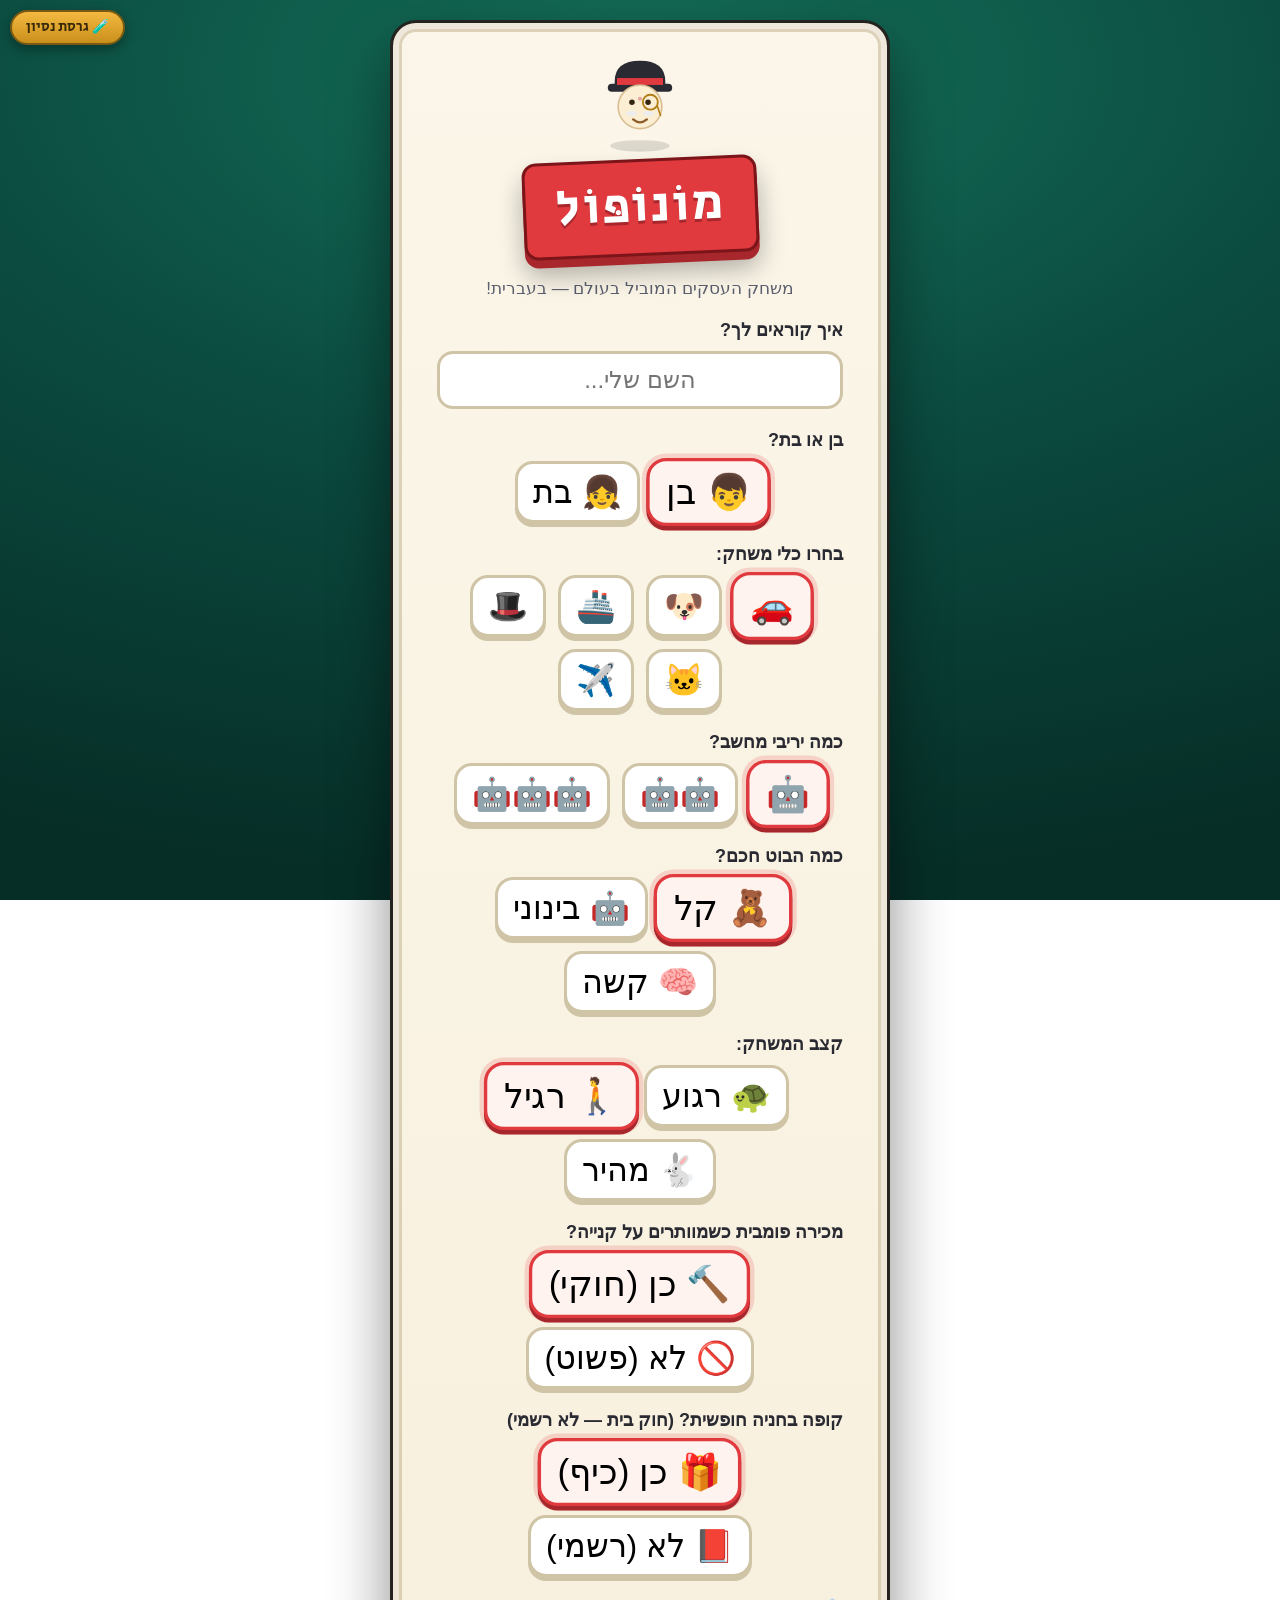
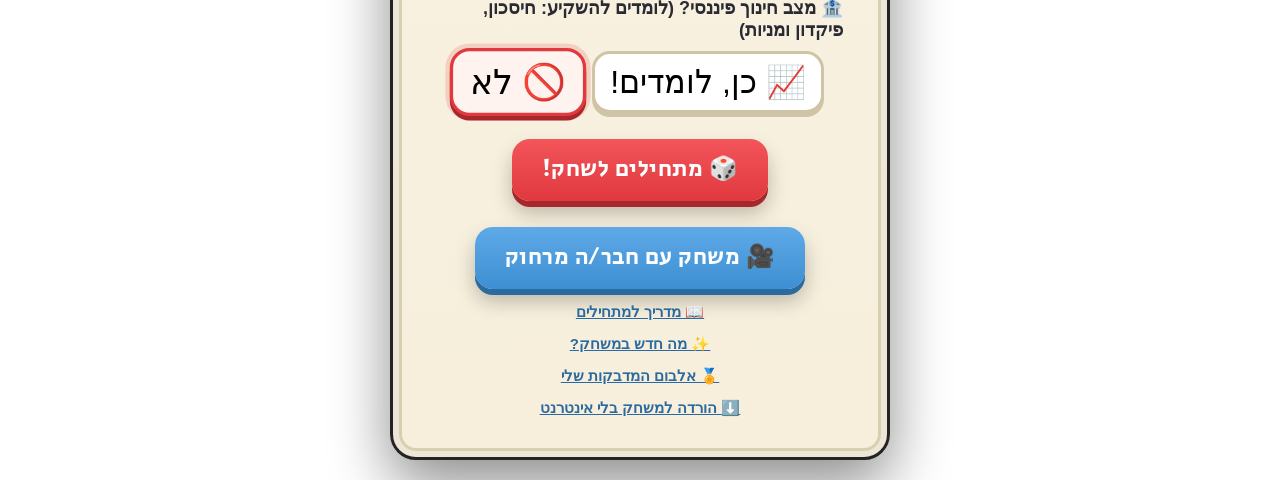
==== commit f2306d95: "beta: ממשק הבנק שלי, דוח בורסה עם הסברים, מדריך השקעות ומדבקות חלונית 'הבנק שלי' עם שלושת המסלולים ו" ====
--- a/beta/index.html
+++ b/beta/index.html
@@ -62,9 +62,16 @@
         <button class="opt-btn" data-pot="off">📕 לא (רשמי)</button>
       </div>
 
+      <label class="setup-label">🏦 מצב חינוך פיננסי? (לומדים להשקיע: חיסכון, פיקדון ומניות)</label>
+      <div id="finance-picker" class="opponent-picker">
+        <button class="opt-btn" data-fin="on">📈 כן, לומדים!</button>
+        <button class="opt-btn selected" data-fin="off">🚫 לא</button>
+      </div>
+
       <button id="start-btn" class="big-btn">🎲 מתחילים לשחק!</button>
       <button id="remote-btn" class="big-btn blue">🎥 משחק עם חבר/ה מרחוק</button>
       <button id="tutorial-btn" class="link-btn">📖 מדריך למתחילים</button>
+      <button id="whatsnew-btn" class="link-btn">✨ מה חדש במשחק?</button>
       <button id="album-btn" class="link-btn">🏅 אלבום המדבקות שלי</button>
       <button id="download-btn" class="link-btn">⬇️ הורדה למשחק בלי אינטרנט</button>
     </div>
@@ -89,6 +96,7 @@
             <div class="row">
               <button id="manage-btn" class="mid-btn">🏠 העסקים שלי</button>
               <button id="trade-btn" class="mid-btn">🤝 הצעת עסקה</button>
+              <button id="bank-btn" class="mid-btn hidden">🏦 הבנק שלי</button>
             </div>
           </div>
         </div>
--- a/beta/css/style.css
+++ b/beta/css/style.css
@@ -1419,3 +1419,87 @@
 .trade-summary .ts-get b { color: #1F7A3D; }
 .trade-summary .ts-arrow { font-size: 20px; }
 .trade-summary .ts-empty { color: #7A6A45; }
+
+/* ==================== מצב חינוך פיננסי ==================== */
+
+.fin-row .a-name { display: flex; flex-direction: column; gap: 2px; line-height: 1.25; }
+.fin-blurb {
+  font-size: 11.5px;
+  font-weight: 600;
+  color: #7A7263;
+  display: flex;
+  align-items: center;
+  gap: 5px;
+}
+.fin-val { font-weight: 800; font-size: 14px; white-space: nowrap; }
+.fin-btns { display: flex; gap: 5px; flex-wrap: wrap; justify-content: flex-end; }
+.asset-row button.fin-chunk { min-width: 44px; background: #E3F0FB; box-shadow: 0 2px 0 #B6D4EC; }
+.asset-row button.fin-chunk:hover:not(:disabled) { background: #CFE6F8; }
+.asset-row button.fin-wd { background: #FBEFE0; box-shadow: 0 2px 0 #E6CDA8; }
+.asset-row button.fin-wd:hover:not(:disabled) { background: #F6E2C8; }
+
+.fin-delta { font-weight: 800; white-space: nowrap; }
+.fin-delta.gain { color: #2E7D32; }
+.fin-delta.loss { color: #C62828; }
+.fin-arrow { font-weight: 800; font-size: 11.5px; }
+.fin-arrow.gain { color: #2E7D32; }
+.fin-arrow.loss { color: #C62828; }
+.fin-spark { width: 52px; height: 18px; flex-shrink: 0; }
+.fin-spark-empty { font-size: 11px; color: #A79C88; }
+
+.fin-sep {
+  font-weight: 800;
+  font-size: 13.5px;
+  color: var(--brown-deep, #6B5636);
+  padding: 6px 4px 2px;
+  text-align: right;
+}
+
+.fin-news {
+  background: #FFF6DC;
+  border: 2.5px solid var(--gold);
+  border-radius: 14px;
+  padding: 11px 14px;
+  font-size: 16px;
+  font-weight: 700;
+  margin-bottom: 10px;
+  line-height: 1.4;
+}
+
+.fin-round { font-size: 15px; font-weight: 700; color: #8A7F6B; }
+.fin-report-row .fin-val { font-size: 13.5px; }
+.fin-others { display: flex; gap: 10px; flex-wrap: wrap; justify-content: center; align-items: center; }
+.fin-other { font-size: 13px; font-weight: 700; }
+
+.win-finance {
+  background: #EEF7EE;
+  border: 2px solid #BFE0BF;
+  border-radius: 13px;
+  padding: 9px 12px;
+  margin: 8px 0;
+  font-weight: 700;
+  font-size: 14.5px;
+}
+
+@media (max-width: 560px) {
+  .fin-btns { width: 100%; justify-content: flex-start; margin-top: 4px; }
+  .fin-row { flex-wrap: wrap; }
+}
+
+/* ==================== מה חדש? — יומן גרסאות ==================== */
+
+.wn-list { display: flex; flex-direction: column; gap: 12px; max-height: 58vh; overflow-y: auto; padding: 2px; }
+.wn-ver {
+  background: white;
+  border: 2px solid #E4DCC4;
+  border-radius: 14px;
+  padding: 10px 13px;
+  text-align: right;
+}
+.wn-ver.wn-current { border-color: var(--gold); background: #FFFCF2; box-shadow: 0 0 0 3px rgba(245, 185, 64, .18); }
+.wn-head { display: flex; justify-content: space-between; align-items: baseline; gap: 8px; }
+.wn-label { font-weight: 800; font-size: 13.5px; color: var(--red-deep, #A32B2F); }
+.wn-date { font-size: 12px; color: #9C9280; font-weight: 600; }
+.wn-title { font-family: var(--font-title); font-size: 17px; margin: 3px 0 6px; }
+.wn-items { margin: 0; padding: 0 18px 0 0; display: flex; flex-direction: column; gap: 4px; }
+.wn-items li { font-size: 14px; line-height: 1.45; list-style: none; }
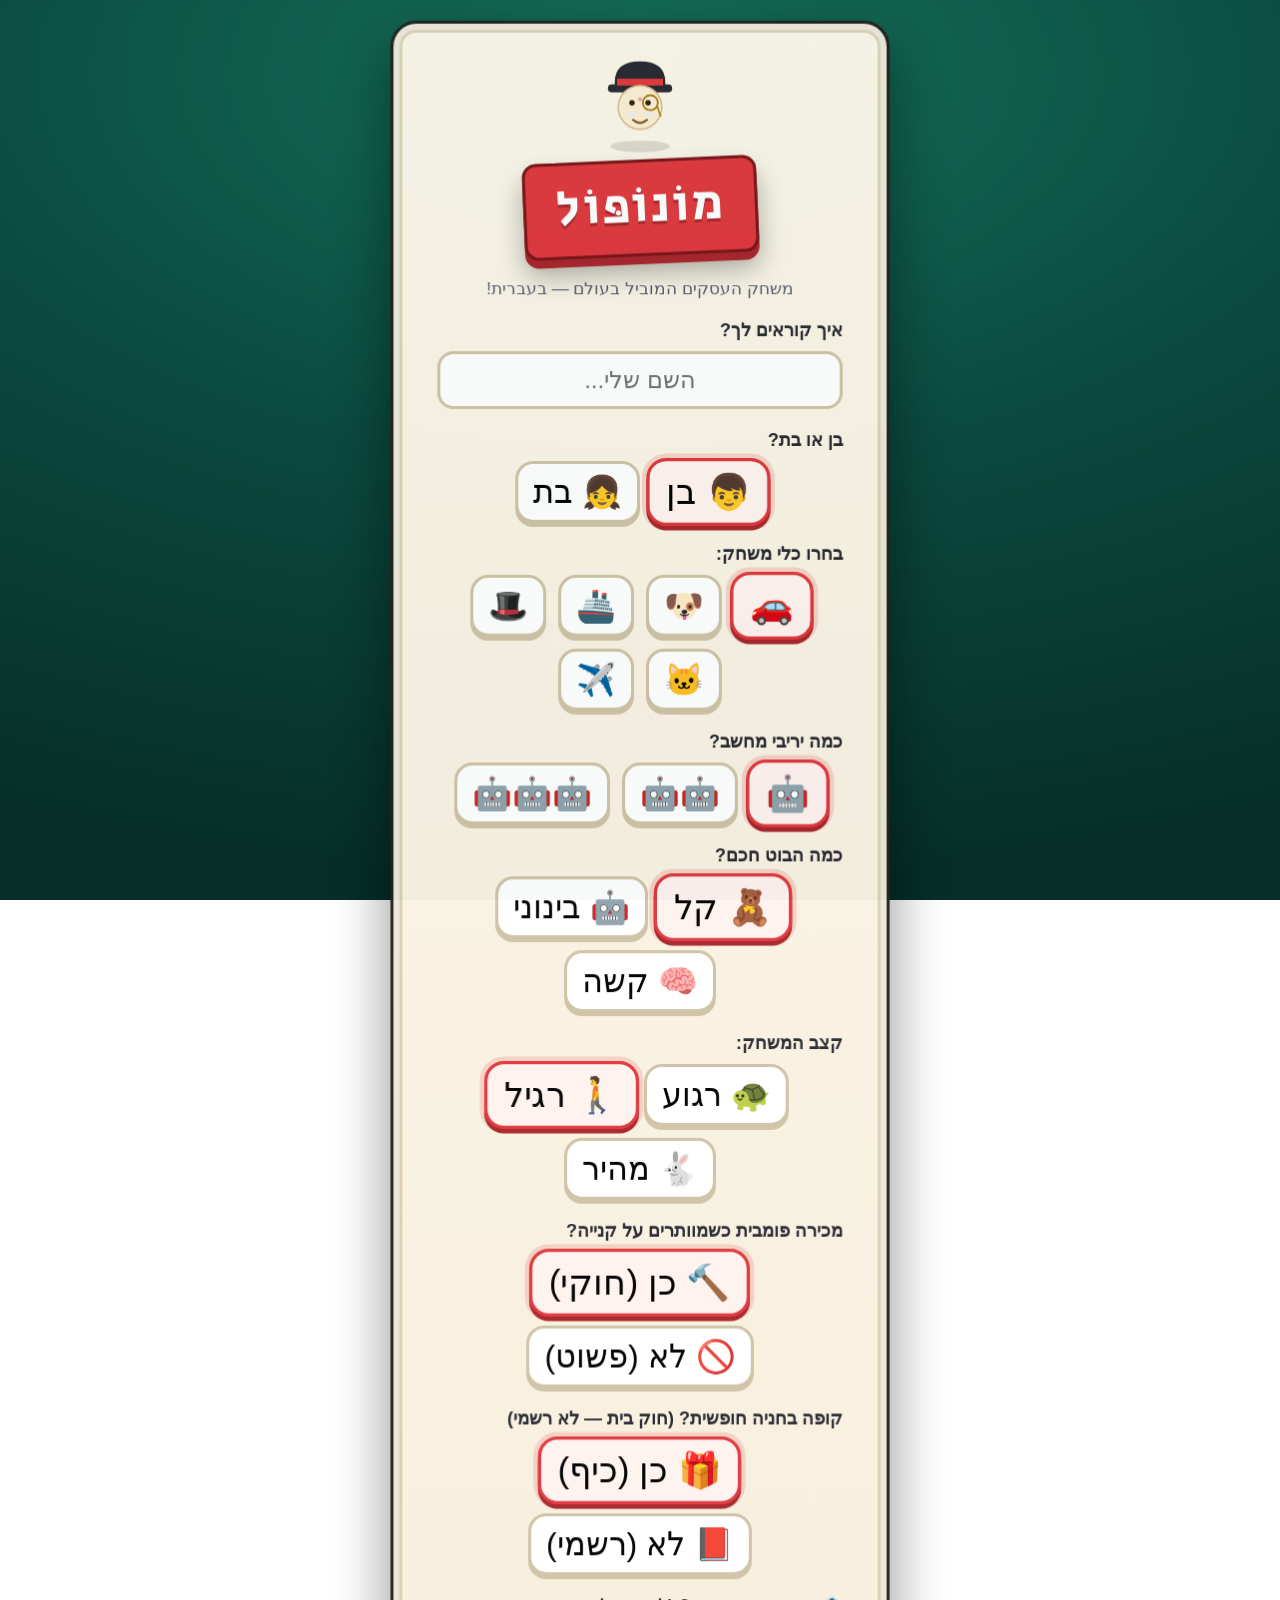
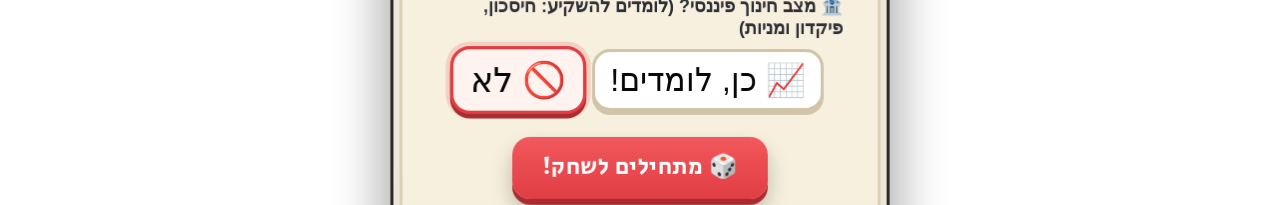
==== commit be7e037b: "העלאת גרסת הנסיון לגרסה הראשית: מצב חינוך פיננסי לכולם (v=15) כל מה שנבנה בגרסת הנסיון עובר למשחק הר" ====
--- a/beta/index.html
+++ b/beta/index.html
@@ -3,133 +3,19 @@
 <head>
   <meta charset="UTF-8">
   <meta name="viewport" content="width=device-width, initial-scale=1.0">
-  <title>מונופול בעברית 🎩 (גרסת נסיון)</title>
-  <link rel="icon" href="data:image/svg+xml,<svg xmlns=%22http://www.w3.org/2000/svg%22 viewBox=%220 0 100 100%22><text y=%22.9em%22 font-size=%2290%22>🎩</text></svg>">
-  <link rel="stylesheet" href="css/style.css?v=b3">
+  <title>מונופול בעברית 🎩</title>
+  <meta http-equiv="refresh" content="0; url=../">
+  <style>
+    body { font-family: system-ui, sans-serif; direction: rtl; text-align: center;
+           background: #0E3B2E; color: #FBF6E9; padding: 60px 20px; }
+    a { display: inline-block; margin-top: 18px; background: #2FA671; color: white;
+        text-decoration: none; font-size: 20px; font-weight: bold;
+        padding: 14px 28px; border-radius: 14px; }
+  </style>
 </head>
 <body>
-  <div id="beta-badge">🧪 גרסת נסיון</div>
-
-  <!-- מסך פתיחה -->
-  <div id="setup-screen">
-    <div class="setup-card">
-      <div class="setup-mascot" id="setup-mascot"></div>
-      <div class="logo-plate"><h1 class="logo">מוֹנוֹפּוֹל</h1></div>
-      <p class="subtitle">משחק העסקים המוביל בעולם — בעברית!</p>
-
-      <label class="setup-label" for="player-name">איך קוראים לך?</label>
-      <input id="player-name" type="text" maxlength="12" placeholder="השם שלי...">
-
-      <label class="setup-label">בן או בת?</label>
-      <div id="gender-picker" class="opponent-picker">
-        <button class="opt-btn selected" data-g="m">👦 בן</button>
-        <button class="opt-btn" data-g="f">👧 בת</button>
-      </div>
-
-      <label class="setup-label">בחרו כלי משחק:</label>
-      <div id="token-picker" class="token-picker"></div>
-
-      <label class="setup-label">כמה יריבי מחשב?</label>
-      <div id="opponent-picker" class="opponent-picker">
-        <button class="opt-btn selected" data-n="1">🤖</button>
-        <button class="opt-btn" data-n="2">🤖🤖</button>
-        <button class="opt-btn" data-n="3">🤖🤖🤖</button>
-      </div>
-
-      <label class="setup-label">כמה הבוט חכם?</label>
-      <div id="difficulty-picker" class="opponent-picker">
-        <button class="opt-btn selected" data-diff="easy">🧸 קל</button>
-        <button class="opt-btn" data-diff="medium">🤖 בינוני</button>
-        <button class="opt-btn" data-diff="hard">🧠 קשה</button>
-      </div>
-
-      <label class="setup-label">קצב המשחק:</label>
-      <div id="speed-picker" class="opponent-picker">
-        <button class="opt-btn" data-speed="slow">🐢 רגוע</button>
-        <button class="opt-btn selected" data-speed="normal">🚶 רגיל</button>
-        <button class="opt-btn" data-speed="fast">🐇 מהיר</button>
-      </div>
-
-      <label class="setup-label">מכירה פומבית כשמוותרים על קנייה?</label>
-      <div id="auction-picker" class="opponent-picker">
-        <button class="opt-btn selected" data-auc="on">🔨 כן (חוקי)</button>
-        <button class="opt-btn" data-auc="off">🚫 לא (פשוט)</button>
-      </div>
-
-      <label class="setup-label">קופה בחניה חופשית? (חוק בית — לא רשמי)</label>
-      <div id="pot-picker" class="opponent-picker">
-        <button class="opt-btn selected" data-pot="on">🎁 כן (כיף)</button>
-        <button class="opt-btn" data-pot="off">📕 לא (רשמי)</button>
-      </div>
-
-      <label class="setup-label">🏦 מצב חינוך פיננסי? (לומדים להשקיע: חיסכון, פיקדון ומניות)</label>
-      <div id="finance-picker" class="opponent-picker">
-        <button class="opt-btn" data-fin="on">📈 כן, לומדים!</button>
-        <button class="opt-btn selected" data-fin="off">🚫 לא</button>
-      </div>
-
-      <button id="start-btn" class="big-btn">🎲 מתחילים לשחק!</button>
-      <button id="remote-btn" class="big-btn blue">🎥 משחק עם חבר/ה מרחוק</button>
-      <button id="tutorial-btn" class="link-btn">📖 מדריך למתחילים</button>
-      <button id="whatsnew-btn" class="link-btn">✨ מה חדש במשחק?</button>
-      <button id="album-btn" class="link-btn">🏅 אלבום המדבקות שלי</button>
-      <button id="download-btn" class="link-btn">⬇️ הורדה למשחק בלי אינטרנט</button>
-    </div>
-  </div>
-
-  <!-- מסך המשחק -->
-  <div id="game-screen" class="hidden">
-    <div id="board-wrap">
-      <div id="board">
-        <div id="board-center">
-          <div class="center-stripe"><span>מוֹנוֹפּוֹל</span></div>
-          <div class="center-mascot" id="center-mascot"></div>
-          <div id="pot-display" class="hidden"></div>
-          <div id="turn-banner"></div>
-          <div id="dice-area">
-            <div class="die3d-scene"><div class="die3d" id="die1"></div></div>
-            <div class="die3d-scene"><div class="die3d" id="die2"></div></div>
-          </div>
-          <div id="action-buttons">
-            <button id="roll-btn" class="big-btn">🎲 הטלת קוביות</button>
-            <button id="end-turn-btn" class="big-btn green">✅ סיום תור</button>
-            <div class="row">
-              <button id="manage-btn" class="mid-btn">🏠 העסקים שלי</button>
-              <button id="trade-btn" class="mid-btn">🤝 הצעת עסקה</button>
-              <button id="bank-btn" class="mid-btn hidden">🏦 הבנק שלי</button>
-            </div>
-          </div>
-        </div>
-        <div id="token-layer"></div>
-      </div>
-    </div>
-
-    <aside id="side-panel">
-      <div class="side-top">
-        <button id="sound-btn" class="icon-btn" title="הקראה קולית">🔊</button>
-        <button id="music-btn" class="icon-btn" title="מוזיקת רקע">🎵</button>
-        <button id="speed-btn" class="icon-btn" title="קצב המשחק">🚶</button>
-        <button id="restart-btn" class="icon-btn" title="איפוס משחק">🔄</button>
-      </div>
-      <div id="cards-panel"></div>
-      <div id="log"></div>
-    </aside>
-  </div>
-
-  <!-- שכבות: כרזות, קלף נשלף, דיאלוגים, מטבעות, קונפטי, טוסטים -->
-  <div id="banner-root"></div>
-  <div id="card-root" class="hidden"></div>
-  <div id="dialog-root" class="hidden"></div>
-  <div id="fx-layer"></div>
-  <canvas id="confetti"></canvas>
-  <div id="toast-root"></div>
-
-  <script src="audio/manifest.js?v=b3" onerror="/* אין קריינות — נסיגה לקול הדפדפן */"></script>
-  <script src="js/data.js?v=b3"></script>
-  <script src="js/engine.js?v=b3"></script>
-  <script src="js/ai.js?v=b3"></script>
-  <script src="js/ui.js?v=b3"></script>
-  <script src="js/remote.js?v=b3"></script>
-  <script src="js/main.js?v=b3"></script>
+  <h1>גרסת הנסיון עלתה למשחק הראשי! 🎉</h1>
+  <p>כל מה שהיה כאן — מצב החינוך הפיננסי, תיק ההשקעות ובנק מונופול — נמצא עכשיו במשחק עצמו.</p>
+  <a href="../">▶️ למשחק</a>
 </body>
 </html>
